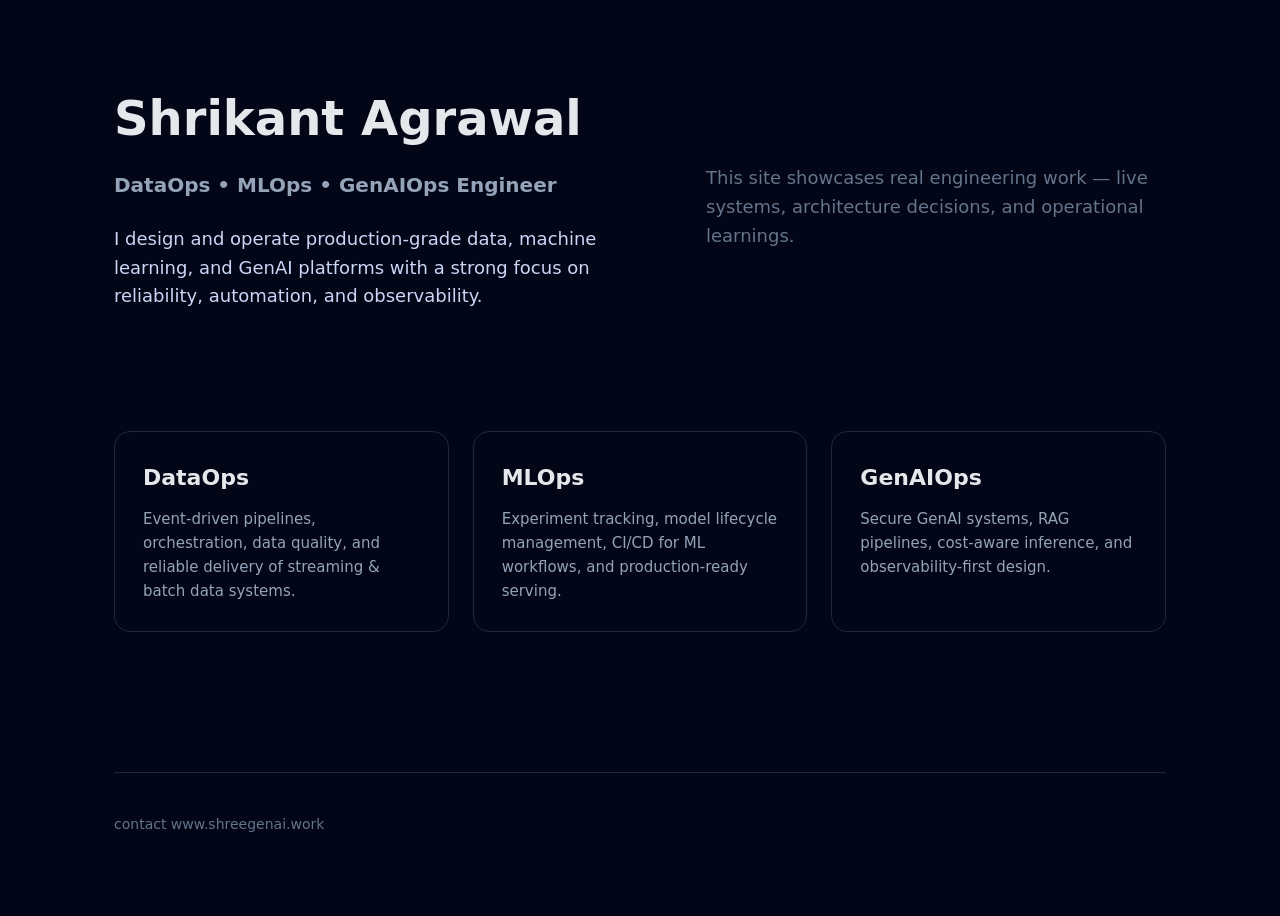
==== website/index.html @ 10935525 "dd" ====
<!DOCTYPE html>
<html lang="en">
<head>
  <meta charset="UTF-8">
  <title>Shrikant Agrawal | DataOps • MLOps • GenAIOps</title>
  <meta name="viewport" content="width=device-width, initial-scale=1">
  <link rel="stylesheet" href="style.css">
</head>
<body>

<div class="container">

  <!-- HERO -->
  <section class="hero">
    <div>
      <h1>Shrikant Agrawal</h1>
      <h2>DataOps • MLOps • GenAIOps Engineer</h2>

      <p>
        I design and operate production-grade data, machine learning,
        and GenAI platforms with a strong focus on reliability,
        automation, and observability.
      </p>
    </div>

    <div>
      <p style="color:#64748b">
        This site showcases real engineering work —  
        live systems, architecture decisions, and operational learnings.
      </p>
    </div>
  </section>

  <!-- PLATFORM FOCUS -->
  <section class="platforms">

    <div class="card">
      <h3>DataOps</h3>
      <p>
        Event-driven pipelines, orchestration, data quality,
        and reliable delivery of streaming & batch data systems.
      </p>
    </div>

    <div class="card">
      <h3>MLOps</h3>
      <p>
        Experiment tracking, model lifecycle management,
        CI/CD for ML workflows, and production-ready serving.
      </p>
    </div>

    <div class="card">
      <h3>GenAIOps</h3>
      <p>
        Secure GenAI systems, RAG pipelines,
        cost-aware inference, and observability-first design.
      </p>
    </div>

  </section>

  <!-- FOOTER -->
  <div class="footer">
     contact www.shreegenai.work
  </div>

</div>

</body>
</html>
---- website/style.css ----
* {
  margin: 0;
  padding: 0;
  box-sizing: border-box;
}

body {
  font-family: Inter, system-ui, -apple-system, BlinkMacSystemFont, sans-serif;
  background: linear-gradient(180deg, #020617, #020617);
  color: #e5e7eb;
  line-height: 1.6;
}

.container {
  max-width: 1100px;
  margin: auto;
  padding: 80px 24px;
}

/* HERO */
.hero {
  display: grid;
  grid-template-columns: 1.2fr 1fr;
  gap: 40px;
  align-items: center;
}

.hero h1 {
  font-size: 48px;
  font-weight: 700;
}

.hero h2 {
  font-size: 20px;
  color: #94a3b8;
  margin-top: 12px;
}

.hero p {
  margin-top: 24px;
  font-size: 18px;
  color: #cbd5f5;
  max-width: 520px;
}

/* PLATFORM CARDS */
.platforms {
  margin-top: 120px;
  display: grid;
  grid-template-columns: repeat(3, 1fr);
  gap: 24px;
}

.card {
  background: #020617;
  border: 1px solid #1e293b;
  border-radius: 16px;
  padding: 28px;
  transition: all 0.3s ease;
}

.card:hover {
  transform: translateY(-6px);
  border-color: #38bdf8;
}

.card h3 {
  font-size: 22px;
  margin-bottom: 12px;
}

.card p {
  font-size: 15px;
  color: #94a3b8;
}

/* FOOTER */
.footer {
  margin-top: 140px;
  padding-top: 40px;
  border-top: 1px solid #1e293b;
  color: #64748b;
  font-size: 14px;
}
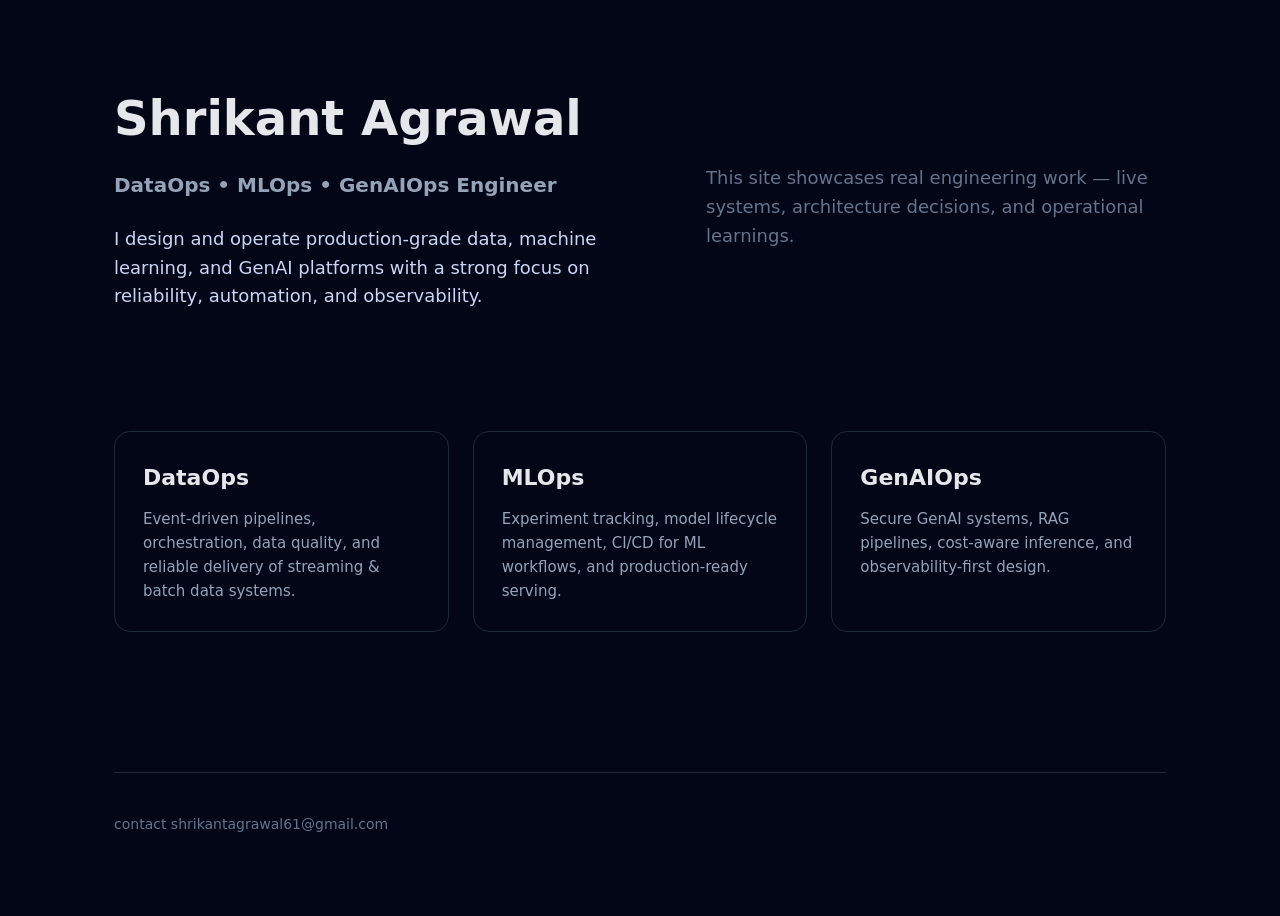
==== commit 5e4b101e: "dd" ====
--- a/website/index.html
+++ b/website/index.html
@@ -62,7 +62,7 @@
 
   <!-- FOOTER -->
   <div class="footer">
-     contact www.shreegenai.work
+     contact shrikantagrawal61@gmail.com
   </div>
 
 </div>
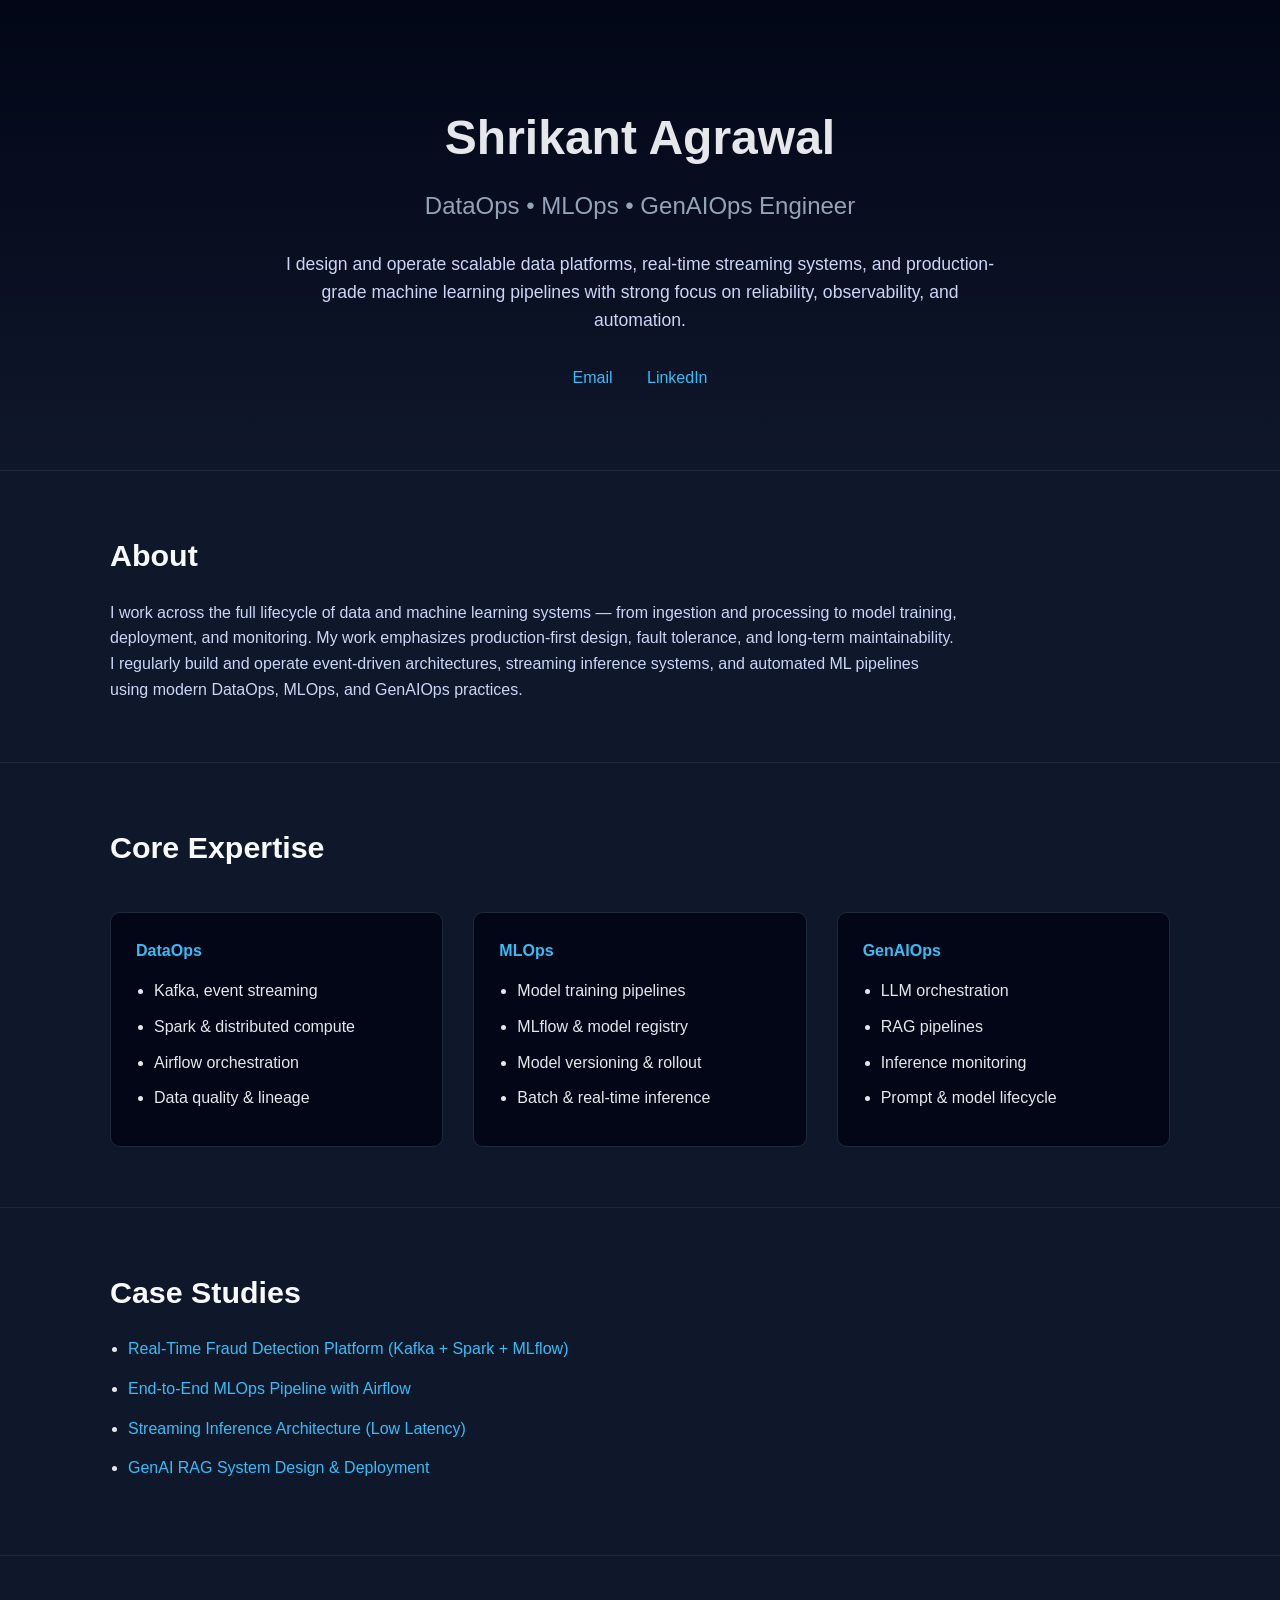
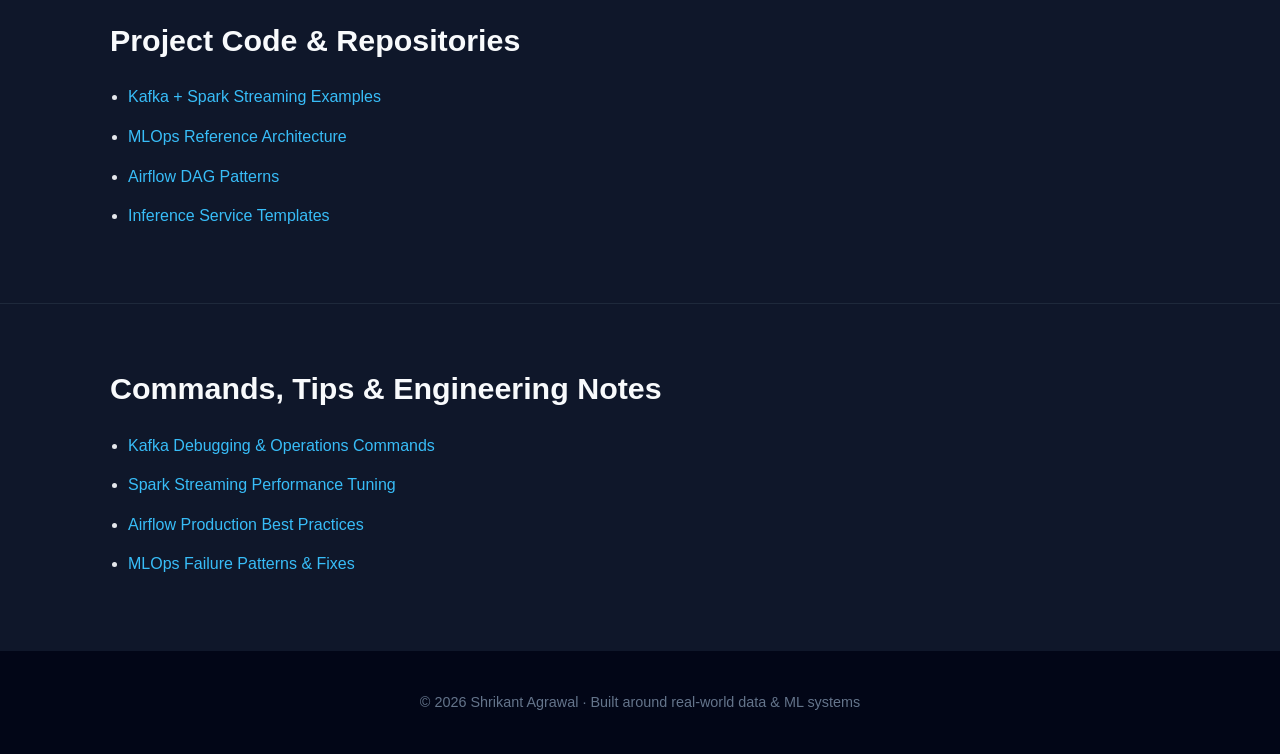
==== commit af9c5169: "data-update" ====
--- a/website/index.html
+++ b/website/index.html
@@ -1,71 +1,248 @@
 <!DOCTYPE html>
 <html lang="en">
 <head>
-  <meta charset="UTF-8">
+  <meta charset="UTF-8" />
+  <meta name="viewport" content="width=device-width, initial-scale=1.0" />
   <title>Shrikant Agrawal | DataOps • MLOps • GenAIOps</title>
-  <meta name="viewport" content="width=device-width, initial-scale=1">
-  <link rel="stylesheet" href="style.css">
+
+  <meta name="description" content="Shrikant Agrawal – DataOps, MLOps & GenAIOps engineer building production-grade data and AI platforms." />
+
+  <link rel="stylesheet" href="style.css" />
+
+  <style>
+    body {
+      margin: 0;
+      font-family: -apple-system, BlinkMacSystemFont, "Segoe UI", Roboto, sans-serif;
+      background: #0f172a;
+      color: #e5e7eb;
+      line-height: 1.6;
+    }
+
+    a {
+      color: #38bdf8;
+      text-decoration: none;
+    }
+
+    a:hover {
+      text-decoration: underline;
+    }
+
+    .container {
+      max-width: 1100px;
+      margin: auto;
+      padding: 60px 20px;
+    }
+
+    header {
+      text-align: center;
+      padding: 100px 20px 80px;
+      background: linear-gradient(180deg, #020617, #0f172a);
+    }
+
+    header h1 {
+      font-size: 3rem;
+      margin-bottom: 10px;
+    }
+
+    header h2 {
+      font-weight: 400;
+      color: #94a3b8;
+      margin-bottom: 25px;
+    }
+
+    header p {
+      max-width: 720px;
+      margin: auto;
+      font-size: 1.1rem;
+      color: #cbd5f5;
+    }
+
+    .header-links {
+      margin-top: 30px;
+    }
+
+    .header-links a {
+      margin: 0 15px;
+      font-weight: 500;
+    }
+
+    section {
+      border-top: 1px solid #1e293b;
+    }
+
+    h3 {
+      font-size: 1.9rem;
+      margin-bottom: 20px;
+      color: #f8fafc;
+    }
+
+    p {
+      max-width: 850px;
+      color: #cbd5f5;
+    }
+
+    .grid {
+      display: grid;
+      grid-template-columns: repeat(auto-fit, minmax(260px, 1fr));
+      gap: 30px;
+      margin-top: 40px;
+    }
+
+    .card {
+      background: #020617;
+      border: 1px solid #1e293b;
+      border-radius: 10px;
+      padding: 25px;
+    }
+
+    .card h4 {
+      margin-bottom: 15px;
+      color: #38bdf8;
+    }
+
+    ul {
+      padding-left: 18px;
+    }
+
+    li {
+      margin-bottom: 10px;
+    }
+
+    .list-links li {
+      margin-bottom: 14px;
+    }
+
+    footer {
+      text-align: center;
+      padding: 40px 20px;
+      background: #020617;
+      color: #64748b;
+      font-size: 0.9rem;
+    }
+  </style>
 </head>
+
 <body>
 
-<div class="container">
-
-  <!-- HERO -->
-  <section class="hero">
-    <div>
-      <h1>Shrikant Agrawal</h1>
-      <h2>DataOps • MLOps • GenAIOps Engineer</h2>
-
-      <p>
-        I design and operate production-grade data, machine learning,
-        and GenAI platforms with a strong focus on reliability,
-        automation, and observability.
-      </p>
+<!-- ================= HERO ================= -->
+<header>
+  <h1>Shrikant Agrawal</h1>
+  <h2>DataOps • MLOps • GenAIOps Engineer</h2>
+
+  <p>
+    I design and operate scalable data platforms, real-time streaming systems,
+    and production-grade machine learning pipelines with strong focus on reliability,
+    observability, and automation.
+  </p>
+
+  <div class="header-links">
+    <a href="mailto:shrikantagrawal61@gmail.com">Email</a>
+    <a href="https://www.linkedin.com/in/shrikant-agrawal/" target="_blank">LinkedIn</a>
+  </div>
+</header>
+
+<!-- ================= ABOUT ================= -->
+<section>
+  <div class="container">
+    <h3>About</h3>
+    <p>
+      I work across the full lifecycle of data and machine learning systems — from ingestion
+      and processing to model training, deployment, and monitoring. My work emphasizes
+      production-first design, fault tolerance, and long-term maintainability.
+    </p>
+    <p>
+      I regularly build and operate event-driven architectures, streaming inference systems,
+      and automated ML pipelines using modern DataOps, MLOps, and GenAIOps practices.
+    </p>
+  </div>
+</section>
+
+<!-- ================= EXPERTISE ================= -->
+<section>
+  <div class="container">
+    <h3>Core Expertise</h3>
+
+    <div class="grid">
+      <div class="card">
+        <h4>DataOps</h4>
+        <ul>
+          <li>Kafka, event streaming</li>
+          <li>Spark & distributed compute</li>
+          <li>Airflow orchestration</li>
+          <li>Data quality & lineage</li>
+        </ul>
+      </div>
+
+      <div class="card">
+        <h4>MLOps</h4>
+        <ul>
+          <li>Model training pipelines</li>
+          <li>MLflow & model registry</li>
+          <li>Model versioning & rollout</li>
+          <li>Batch & real-time inference</li>
+        </ul>
+      </div>
+
+      <div class="card">
+        <h4>GenAIOps</h4>
+        <ul>
+          <li>LLM orchestration</li>
+          <li>RAG pipelines</li>
+          <li>Inference monitoring</li>
+          <li>Prompt & model lifecycle</li>
+        </ul>
+      </div>
     </div>
-
-    <div>
-      <p style="color:#64748b">
-        This site showcases real engineering work —  
-        live systems, architecture decisions, and operational learnings.
-      </p>
-    </div>
-  </section>
-
-  <!-- PLATFORM FOCUS -->
-  <section class="platforms">
-
-    <div class="card">
-      <h3>DataOps</h3>
-      <p>
-        Event-driven pipelines, orchestration, data quality,
-        and reliable delivery of streaming & batch data systems.
-      </p>
-    </div>
-
-    <div class="card">
-      <h3>MLOps</h3>
-      <p>
-        Experiment tracking, model lifecycle management,
-        CI/CD for ML workflows, and production-ready serving.
-      </p>
-    </div>
-
-    <div class="card">
-      <h3>GenAIOps</h3>
-      <p>
-        Secure GenAI systems, RAG pipelines,
-        cost-aware inference, and observability-first design.
-      </p>
-    </div>
-
-  </section>
-
-  <!-- FOOTER -->
-  <div class="footer">
-     contact shrikantagrawal61@gmail.com
-  </div>
-
-</div>
+  </div>
+</section>
+
+<!-- ================= CASE STUDIES ================= -->
+<section>
+  <div class="container">
+    <h3>Case Studies</h3>
+    <ul class="list-links">
+      <li>
+        <a href="fraud-detection.html">
+          Real-Time Fraud Detection Platform (Kafka + Spark + MLflow)
+        </a>
+      </li>
+      <li><a href="#">End-to-End MLOps Pipeline with Airflow</a></li>
+      <li><a href="#">Streaming Inference Architecture (Low Latency)</a></li>
+      <li><a href="#">GenAI RAG System Design & Deployment</a></li>
+    </ul>
+  </div>
+</section>
+
+<!-- ================= PROJECT CODE ================= -->
+<section>
+  <div class="container">
+    <h3>Project Code & Repositories</h3>
+    <ul class="list-links">
+      <li><a href="#">Kafka + Spark Streaming Examples</a></li>
+      <li><a href="#">MLOps Reference Architecture</a></li>
+      <li><a href="#">Airflow DAG Patterns</a></li>
+      <li><a href="#">Inference Service Templates</a></li>
+    </ul>
+  </div>
+</section>
+
+<!-- ================= COMMANDS & TIPS ================= -->
+<section>
+  <div class="container">
+    <h3>Commands, Tips & Engineering Notes</h3>
+    <ul class="list-links">
+      <li><a href="#">Kafka Debugging & Operations Commands</a></li>
+      <li><a href="#">Spark Streaming Performance Tuning</a></li>
+      <li><a href="#">Airflow Production Best Practices</a></li>
+      <li><a href="#">MLOps Failure Patterns & Fixes</a></li>
+    </ul>
+  </div>
+</section>
+
+<!-- ================= FOOTER ================= -->
+<footer>
+  © 2026 Shrikant Agrawal · Built around real-world data & ML systems
+</footer>
 
 </body>
-</html>	+</html>
--- a/website/style.css
+++ b/website/style.css
@@ -81,4 +81,11 @@
   border-top: 1px solid #1e293b;
   color: #64748b;
   font-size: 14px;
+}
+.architecture-image img {
+  max-width: 900px;      /* 👈 controls size */
+  width: 100%;
+  height: auto;
+  border-radius: 12px;
+  box-shadow: 0 16px 32px rgba(0,0,0,0.25);
 }
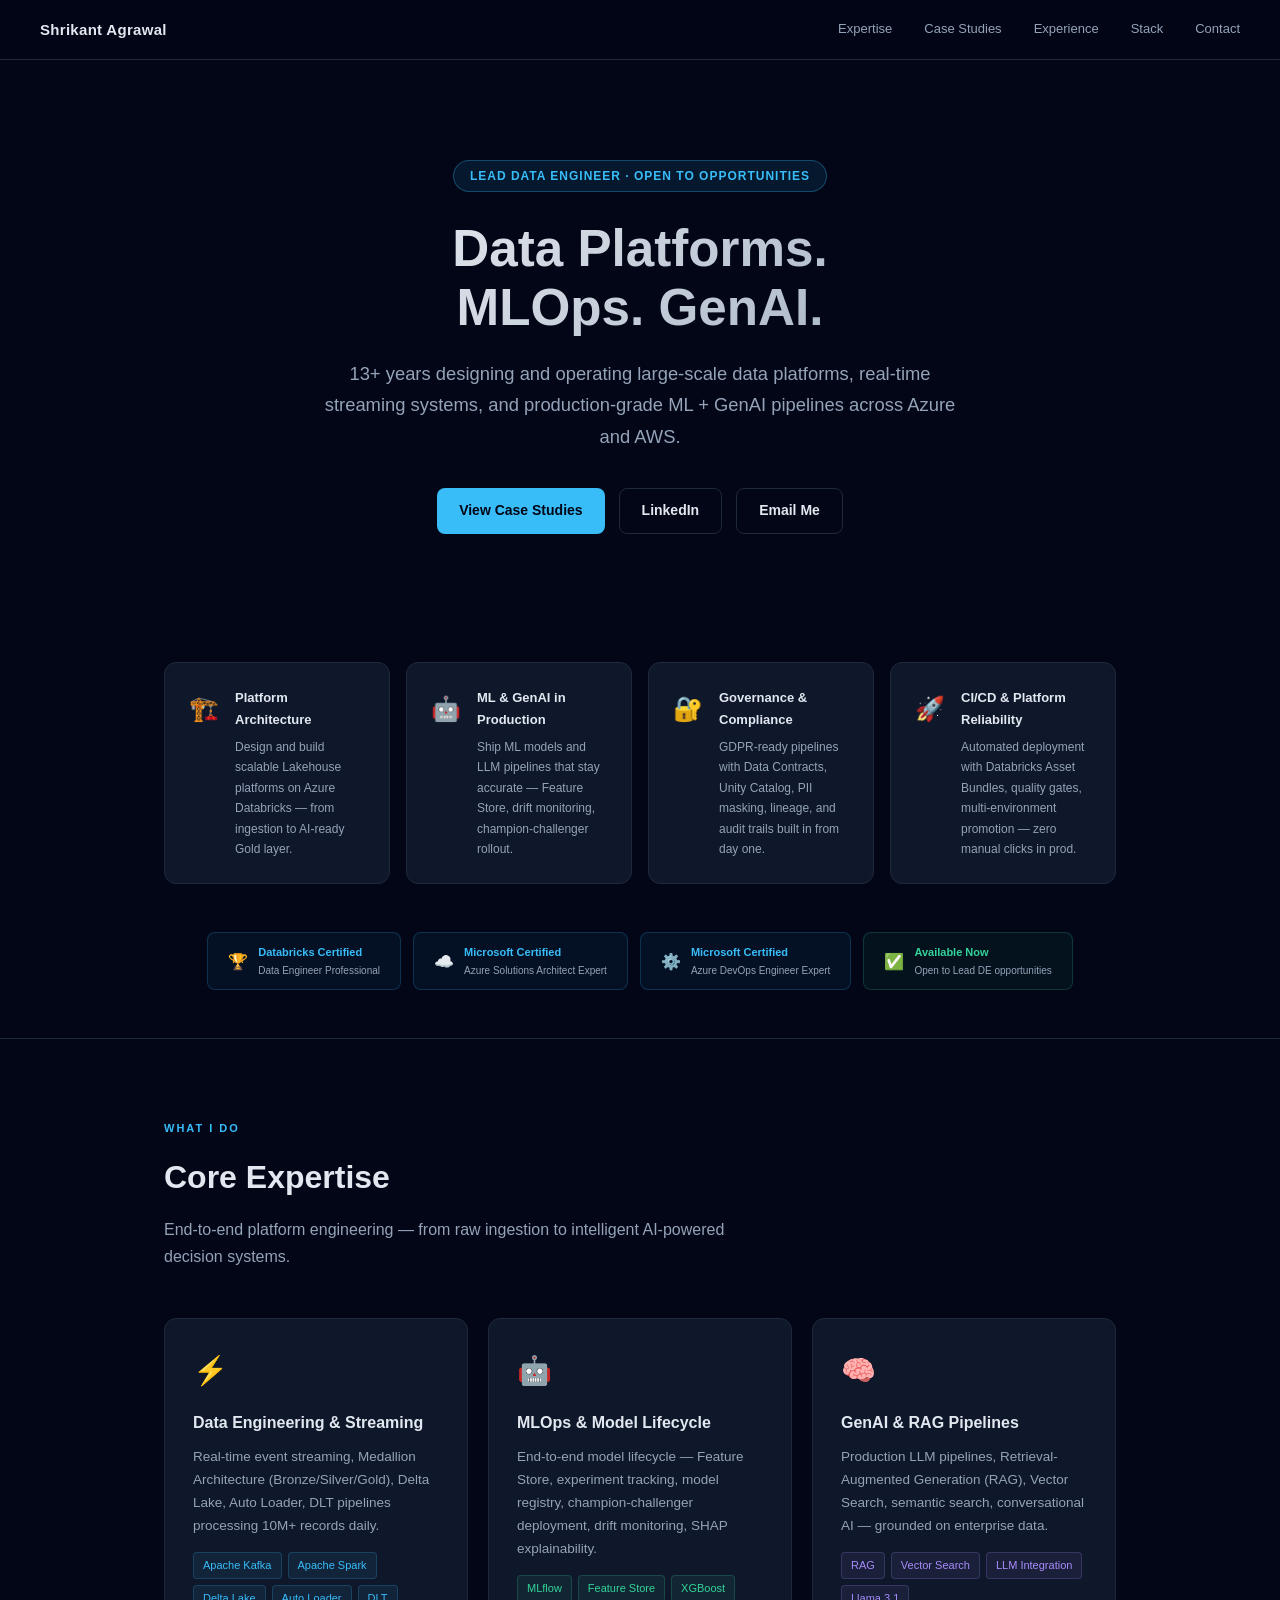
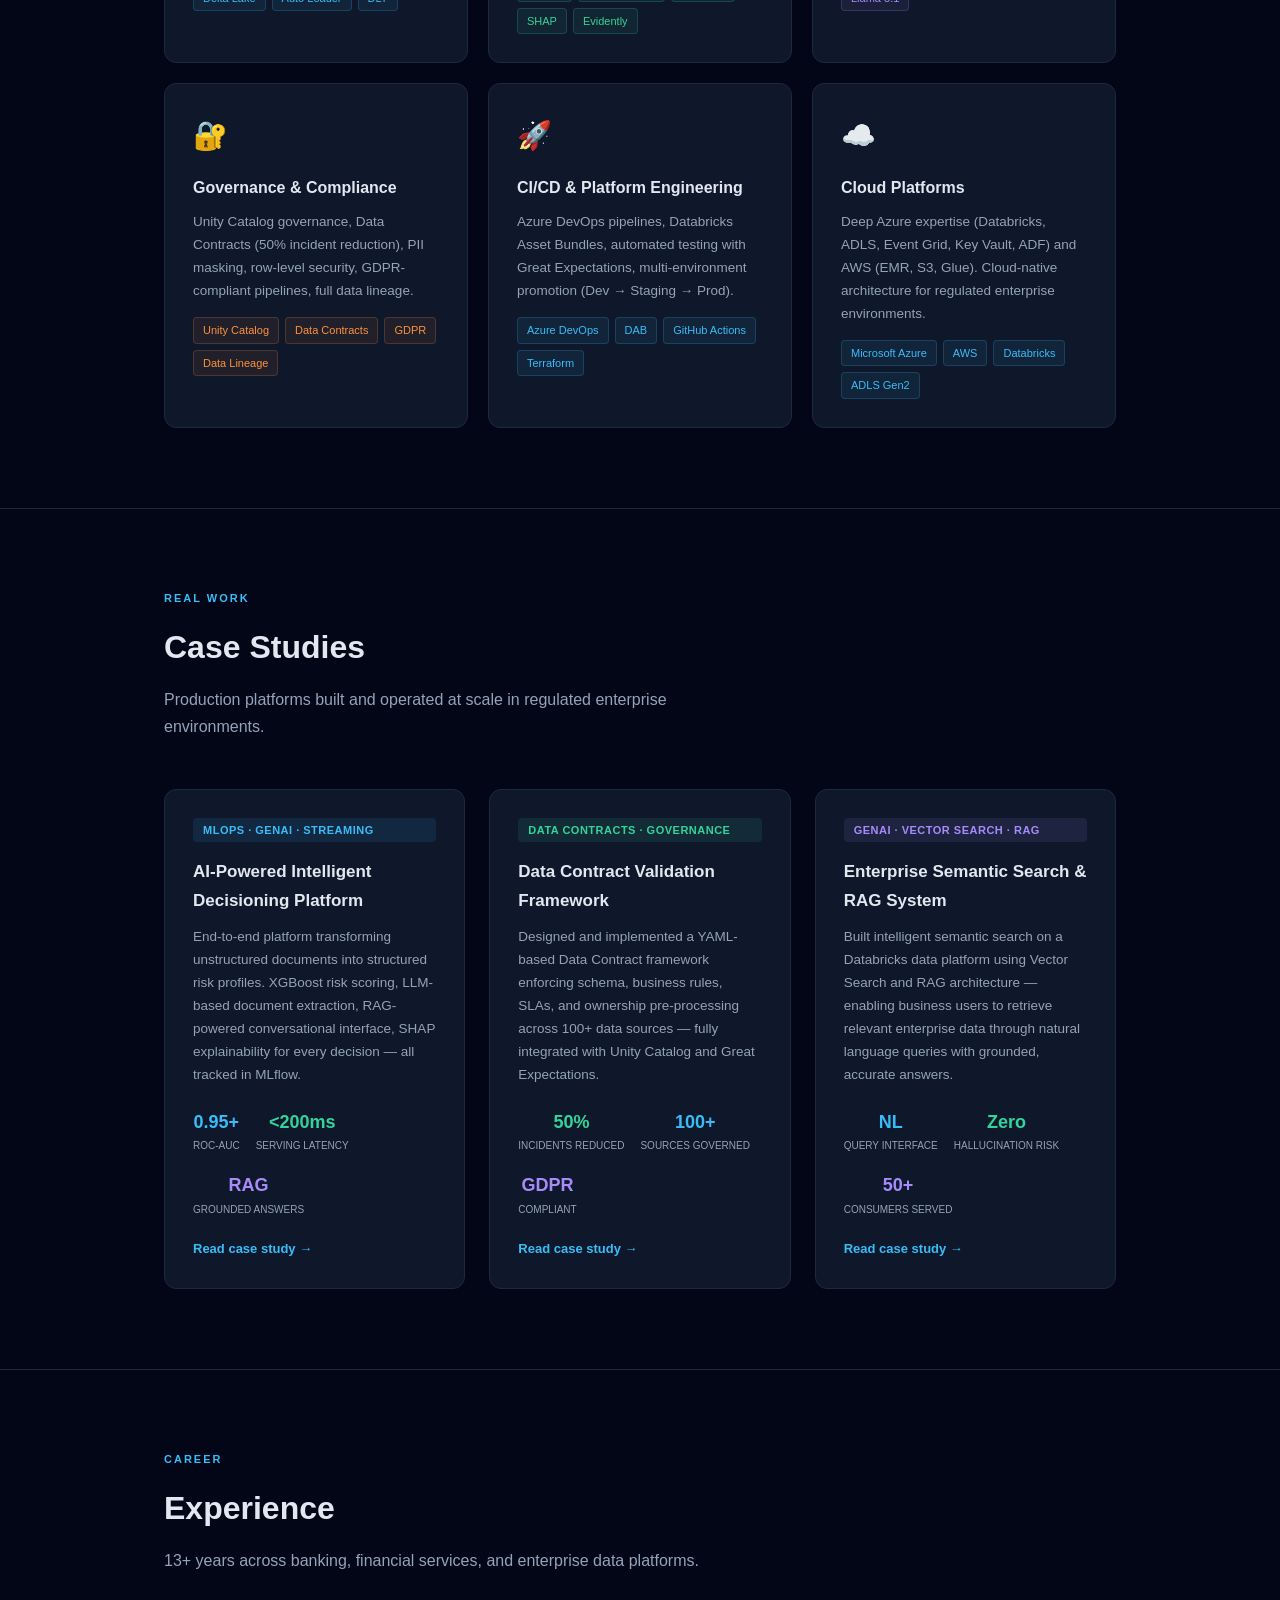
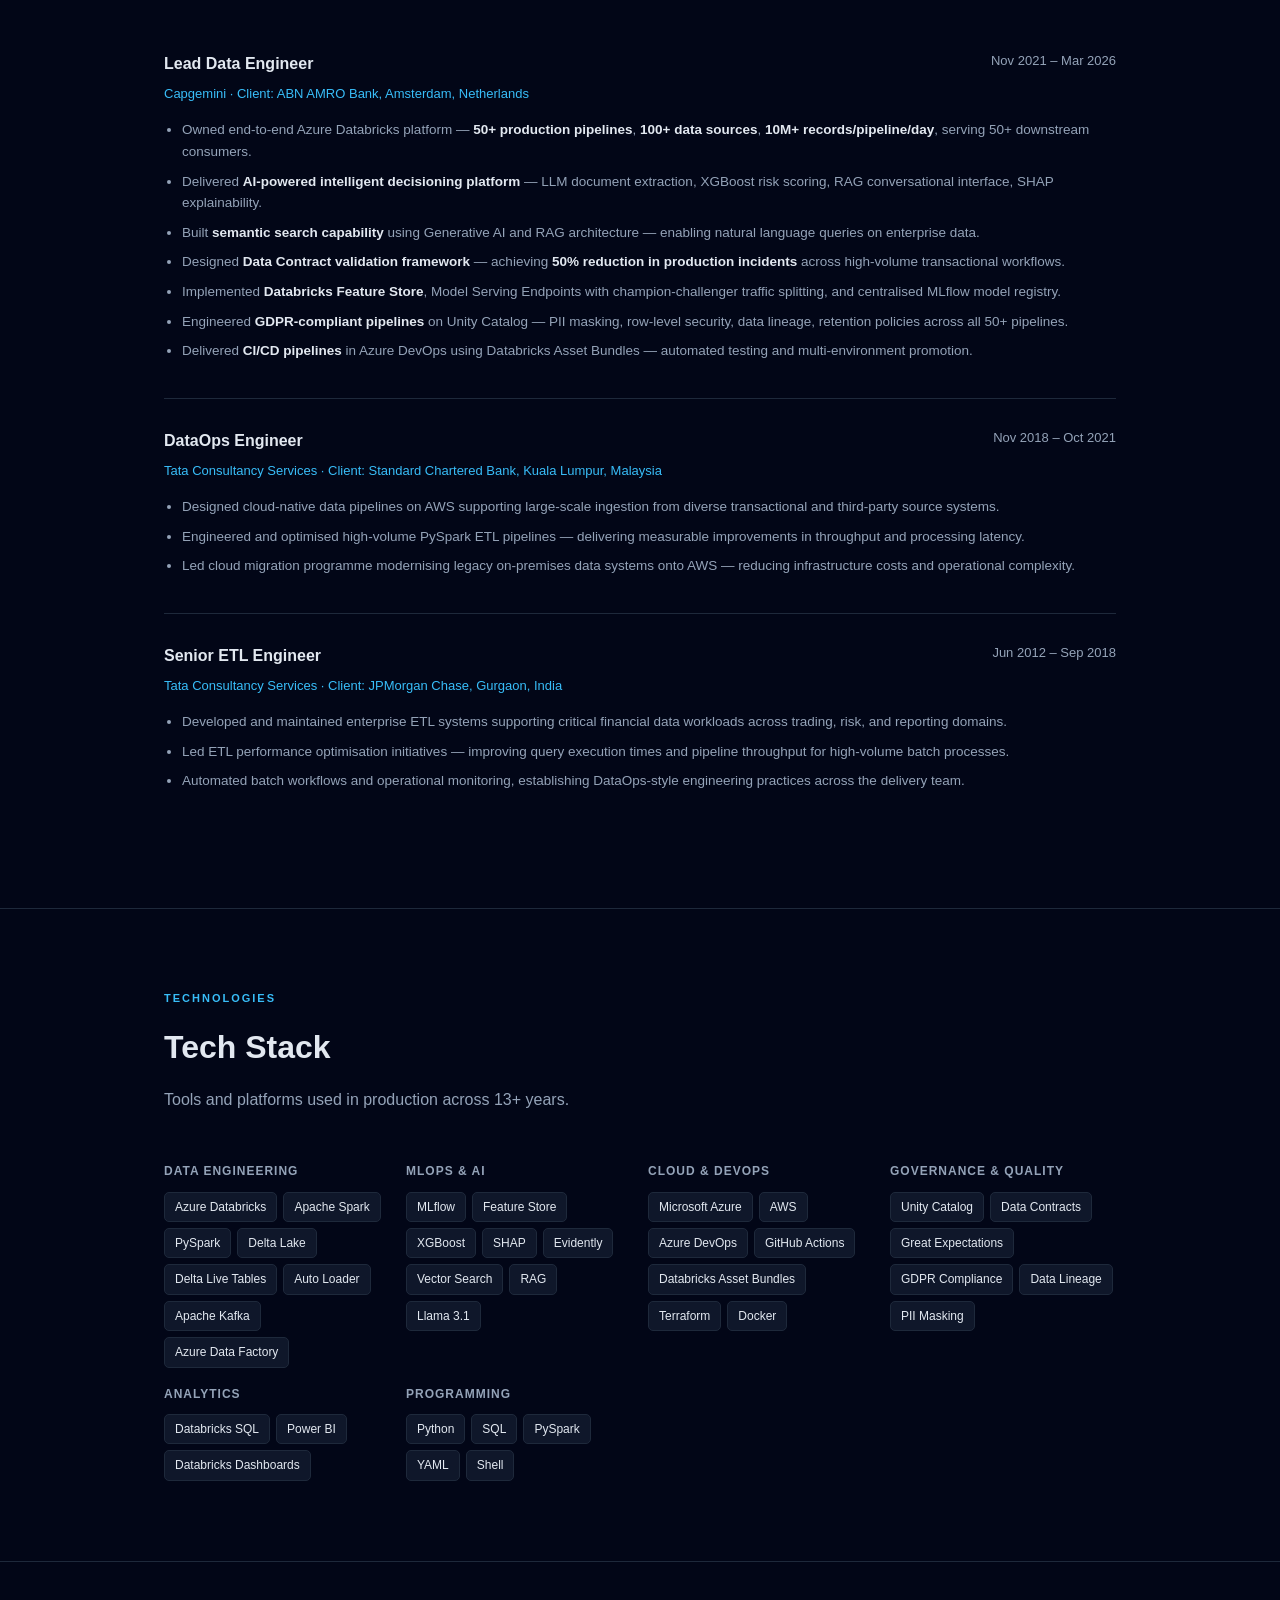
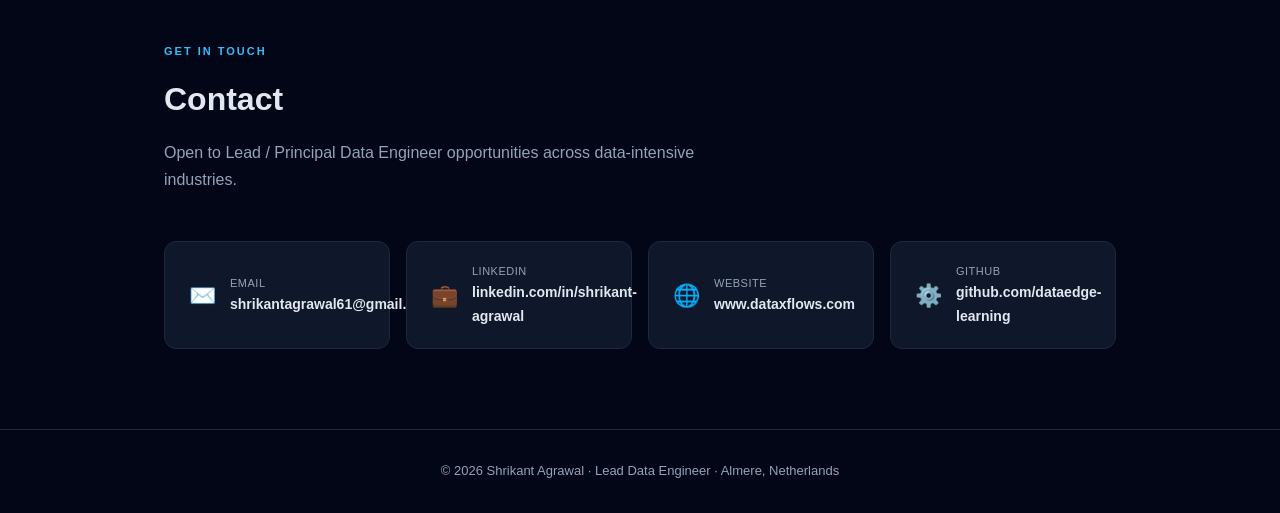
==== commit abed1ae3: "Rebuild portfolio — value props, certifications, full architecture diagram - Replace stats row with " ====
--- a/website/index.html
+++ b/website/index.html
@@ -3,246 +3,655 @@
 <head>
   <meta charset="UTF-8" />
   <meta name="viewport" content="width=device-width, initial-scale=1.0" />
-  <title>Shrikant Agrawal | DataOps • MLOps • GenAIOps</title>
-
-  <meta name="description" content="Shrikant Agrawal – DataOps, MLOps & GenAIOps engineer building production-grade data and AI platforms." />
-
-  <link rel="stylesheet" href="style.css" />
-
+  <title>Shrikant Agrawal | Lead Data Engineer · MLOps · GenAI</title>
+  <meta name="description" content="Lead Data Engineer with 13+ years building production data platforms, MLOps pipelines, and GenAI systems at ABN AMRO, Standard Chartered, and JPMorgan Chase." />
   <style>
+    *, *::before, *::after { margin:0; padding:0; box-sizing:border-box; }
+
+    :root {
+      --bg:       #020617;
+      --surface:  #0f172a;
+      --border:   #1e293b;
+      --text:     #e2e8f0;
+      --muted:    #94a3b8;
+      --accent:   #38bdf8;
+      --green:    #34d399;
+      --purple:   #a78bfa;
+      --orange:   #fb923c;
+    }
+
     body {
-      margin: 0;
       font-family: -apple-system, BlinkMacSystemFont, "Segoe UI", Roboto, sans-serif;
-      background: #0f172a;
-      color: #e5e7eb;
-      line-height: 1.6;
-    }
-
-    a {
-      color: #38bdf8;
-      text-decoration: none;
-    }
-
-    a:hover {
-      text-decoration: underline;
-    }
-
-    .container {
-      max-width: 1100px;
-      margin: auto;
-      padding: 60px 20px;
-    }
-
-    header {
+      background: var(--bg);
+      color: var(--text);
+      line-height: 1.7;
+    }
+
+    a { color: var(--accent); text-decoration: none; }
+    a:hover { text-decoration: underline; }
+
+    /* ── NAV ── */
+    nav {
+      position: sticky; top:0; z-index:100;
+      background: rgba(2,6,23,0.92);
+      backdrop-filter: blur(12px);
+      border-bottom: 1px solid var(--border);
+      padding: 0 40px;
+      display: flex; align-items: center; justify-content: space-between;
+      height: 60px;
+    }
+    .nav-brand { font-weight:700; font-size:15px; color:var(--text); letter-spacing:0.3px; }
+    .nav-links { display:flex; gap:32px; font-size:13px; }
+    .nav-links a { color: var(--muted); font-weight:500; }
+    .nav-links a:hover { color: var(--text); text-decoration:none; }
+
+    /* ── HERO ── */
+    .hero {
+      max-width: 1000px; margin: 0 auto;
+      padding: 100px 24px 80px;
       text-align: center;
-      padding: 100px 20px 80px;
-      background: linear-gradient(180deg, #020617, #0f172a);
-    }
-
-    header h1 {
-      font-size: 3rem;
-      margin-bottom: 10px;
-    }
-
-    header h2 {
-      font-weight: 400;
-      color: #94a3b8;
-      margin-bottom: 25px;
-    }
-
-    header p {
-      max-width: 720px;
-      margin: auto;
-      font-size: 1.1rem;
-      color: #cbd5f5;
-    }
-
-    .header-links {
-      margin-top: 30px;
-    }
-
-    .header-links a {
-      margin: 0 15px;
-      font-weight: 500;
-    }
-
-    section {
-      border-top: 1px solid #1e293b;
-    }
-
-    h3 {
-      font-size: 1.9rem;
-      margin-bottom: 20px;
-      color: #f8fafc;
-    }
-
-    p {
-      max-width: 850px;
-      color: #cbd5f5;
-    }
-
-    .grid {
-      display: grid;
-      grid-template-columns: repeat(auto-fit, minmax(260px, 1fr));
-      gap: 30px;
-      margin-top: 40px;
-    }
-
-    .card {
-      background: #020617;
-      border: 1px solid #1e293b;
-      border-radius: 10px;
-      padding: 25px;
-    }
-
-    .card h4 {
-      margin-bottom: 15px;
-      color: #38bdf8;
-    }
-
-    ul {
-      padding-left: 18px;
-    }
-
-    li {
-      margin-bottom: 10px;
-    }
-
-    .list-links li {
-      margin-bottom: 14px;
-    }
-
+    }
+    .hero-badge {
+      display: inline-block;
+      background: rgba(56,189,248,0.1);
+      border: 1px solid rgba(56,189,248,0.3);
+      color: var(--accent);
+      font-size: 12px; font-weight: 600;
+      letter-spacing: 1px; text-transform: uppercase;
+      padding: 5px 16px; border-radius: 20px;
+      margin-bottom: 28px;
+    }
+    .hero h1 {
+      font-size: 3.2rem; font-weight: 800;
+      line-height: 1.15; margin-bottom: 20px;
+      background: linear-gradient(135deg, #f8fafc 0%, #94a3b8 100%);
+      -webkit-background-clip: text; -webkit-text-fill-color: transparent;
+    }
+    .hero-sub {
+      font-size: 1.15rem; color: var(--muted);
+      max-width: 640px; margin: 0 auto 36px;
+    }
+    .hero-cta { display:flex; gap:14px; justify-content:center; flex-wrap:wrap; }
+    .btn {
+      display: inline-flex; align-items: center; gap:8px;
+      padding: 10px 22px; border-radius: 8px;
+      font-size: 14px; font-weight: 600; cursor: pointer;
+      transition: all 0.2s;
+    }
+    .btn-primary {
+      background: var(--accent); color: #020617;
+    }
+    .btn-primary:hover { background: #7dd3fc; text-decoration:none; }
+    .btn-outline {
+      border: 1px solid var(--border); color: var(--text);
+      background: transparent;
+    }
+    .btn-outline:hover { border-color: var(--accent); text-decoration:none; }
+
+    /* ── STATS ── */
+    .stats {
+      display: flex; justify-content: center;
+      gap: 0; flex-wrap: wrap;
+      border-top: 1px solid var(--border);
+      border-bottom: 1px solid var(--border);
+      margin: 60px 0 0;
+    }
+    .stat {
+      flex: 1; min-width: 160px;
+      padding: 30px 20px; text-align: center;
+      border-right: 1px solid var(--border);
+    }
+    .stat:last-child { border-right: none; }
+    .stat-num { font-size: 2rem; font-weight: 800; color: var(--accent); }
+    .stat-label { font-size: 12px; color: var(--muted); margin-top: 4px; text-transform: uppercase; letter-spacing: 0.5px; }
+
+    /* ── SECTIONS ── */
+    .section { max-width: 1000px; margin: 0 auto; padding: 80px 24px; }
+    .section-label {
+      font-size: 11px; font-weight: 700; letter-spacing: 2px;
+      text-transform: uppercase; color: var(--accent);
+      margin-bottom: 12px;
+    }
+    .section-title {
+      font-size: 2rem; font-weight: 700;
+      color: var(--text); margin-bottom: 12px;
+    }
+    .section-sub { font-size: 1rem; color: var(--muted); max-width: 600px; margin-bottom: 48px; }
+    .divider { border: none; border-top: 1px solid var(--border); }
+
+    /* ── EXPERTISE GRID ── */
+    .expertise-grid { display: grid; grid-template-columns: repeat(auto-fit, minmax(280px, 1fr)); gap: 20px; }
+    .exp-card {
+      background: var(--surface);
+      border: 1px solid var(--border);
+      border-radius: 12px; padding: 28px;
+      transition: border-color 0.2s, transform 0.2s;
+    }
+    .exp-card:hover { border-color: var(--accent); transform: translateY(-4px); }
+    .exp-icon { font-size: 28px; margin-bottom: 14px; }
+    .exp-title { font-size: 16px; font-weight: 700; color: var(--text); margin-bottom: 10px; }
+    .exp-tags { display: flex; flex-wrap: wrap; gap: 6px; margin-top: 14px; }
+    .tag {
+      font-size: 11px; padding: 3px 9px; border-radius: 4px;
+      background: rgba(56,189,248,0.08); border: 1px solid rgba(56,189,248,0.2);
+      color: var(--accent);
+    }
+    .tag.green { background: rgba(52,211,153,0.08); border-color: rgba(52,211,153,0.2); color: var(--green); }
+    .tag.purple { background: rgba(167,139,250,0.08); border-color: rgba(167,139,250,0.2); color: var(--purple); }
+    .tag.orange { background: rgba(251,146,60,0.08); border-color: rgba(251,146,60,0.2); color: var(--orange); }
+
+    /* ── CASE STUDIES ── */
+    .case-grid { display: grid; grid-template-columns: repeat(auto-fit, minmax(300px, 1fr)); gap: 24px; }
+    .case-card {
+      background: var(--surface); border: 1px solid var(--border);
+      border-radius: 12px; padding: 28px;
+      display: flex; flex-direction: column;
+      transition: border-color 0.2s, transform 0.2s;
+    }
+    .case-card:hover { border-color: var(--accent); transform: translateY(-4px); }
+    .case-badge {
+      display: inline-block; font-size: 11px; font-weight: 600;
+      padding: 3px 10px; border-radius: 4px; margin-bottom: 16px;
+      text-transform: uppercase; letter-spacing: 0.5px;
+    }
+    .case-badge.blue { background: rgba(56,189,248,0.1); color: var(--accent); }
+    .case-badge.green { background: rgba(52,211,153,0.1); color: var(--green); }
+    .case-badge.purple { background: rgba(167,139,250,0.1); color: var(--purple); }
+    .case-title { font-size: 17px; font-weight: 700; color: var(--text); margin-bottom: 10px; }
+    .case-desc { font-size: 13.5px; color: var(--muted); flex: 1; margin-bottom: 20px; }
+    .case-metrics { display: flex; gap: 16px; flex-wrap: wrap; margin-bottom: 20px; }
+    .metric { text-align: center; }
+    .metric-val { font-size: 18px; font-weight: 800; color: var(--accent); }
+    .metric-val.green { color: var(--green); }
+    .metric-val.purple { color: var(--purple); }
+    .metric-label { font-size: 10px; color: var(--muted); text-transform: uppercase; }
+    .case-link {
+      font-size: 13px; font-weight: 600; color: var(--accent);
+      display: inline-flex; align-items: center; gap: 6px;
+    }
+
+    /* ── EXPERIENCE ── */
+    .exp-list { display: flex; flex-direction: column; gap: 0; }
+    .job-card {
+      padding: 28px 0;
+      border-bottom: 1px solid var(--border);
+    }
+    .job-card:last-child { border-bottom: none; }
+    .job-header { display: flex; justify-content: space-between; align-items: flex-start; flex-wrap: wrap; gap: 8px; margin-bottom: 6px; }
+    .job-title-text { font-size: 16px; font-weight: 700; color: var(--text); }
+    .job-dates { font-size: 13px; color: var(--muted); white-space: nowrap; }
+    .job-org { font-size: 13px; color: var(--accent); margin-bottom: 14px; }
+    .job-bullets { padding-left: 18px; }
+    .job-bullets li { font-size: 13.5px; color: var(--muted); margin-bottom: 8px; line-height: 1.6; }
+    .job-bullets li strong { color: var(--text); }
+
+    /* ── TECH STACK ── */
+    .stack-grid { display: grid; grid-template-columns: repeat(auto-fit, minmax(220px, 1fr)); gap: 16px; }
+    .stack-group { }
+    .stack-group-title { font-size: 12px; font-weight: 700; text-transform: uppercase; letter-spacing: 1px; color: var(--muted); margin-bottom: 10px; }
+    .stack-tags { display: flex; flex-wrap: wrap; gap: 6px; }
+    .stack-tag {
+      font-size: 12px; padding: 4px 10px; border-radius: 5px;
+      background: var(--surface); border: 1px solid var(--border);
+      color: var(--text);
+    }
+
+    /* ── CONTACT ── */
+    .contact-grid { display: flex; gap: 16px; flex-wrap: wrap; }
+    .contact-card {
+      flex: 1; min-width: 200px;
+      background: var(--surface); border: 1px solid var(--border);
+      border-radius: 12px; padding: 20px 24px;
+      display: flex; align-items: center; gap: 14px;
+      transition: border-color 0.2s;
+    }
+    .contact-card:hover { border-color: var(--accent); text-decoration: none; }
+    .contact-icon { font-size: 22px; }
+    .contact-label { font-size: 11px; color: var(--muted); text-transform: uppercase; letter-spacing: 0.5px; }
+    .contact-value { font-size: 14px; font-weight: 600; color: var(--text); }
+
+    /* ── FOOTER ── */
     footer {
-      text-align: center;
-      padding: 40px 20px;
-      background: #020617;
-      color: #64748b;
-      font-size: 0.9rem;
+      border-top: 1px solid var(--border);
+      text-align: center; padding: 30px 20px;
+      font-size: 13px; color: var(--muted);
+    }
+
+    @media (max-width: 640px) {
+      .hero h1 { font-size: 2.2rem; }
+      nav { padding: 0 20px; }
+      .nav-links { gap: 16px; }
+      .stat { min-width: 120px; }
     }
   </style>
 </head>
-
 <body>
 
-<!-- ================= HERO ================= -->
-<header>
-  <h1>Shrikant Agrawal</h1>
-  <h2>DataOps • MLOps • GenAIOps Engineer</h2>
-
-  <p>
-    I design and operate scalable data platforms, real-time streaming systems,
-    and production-grade machine learning pipelines with strong focus on reliability,
-    observability, and automation.
+<!-- NAV -->
+<nav>
+  <div class="nav-brand">Shrikant Agrawal</div>
+  <div class="nav-links">
+    <a href="#expertise">Expertise</a>
+    <a href="#casestudies">Case Studies</a>
+    <a href="#experience">Experience</a>
+    <a href="#stack">Stack</a>
+    <a href="#contact">Contact</a>
+  </div>
+</nav>
+
+<!-- HERO -->
+<div class="hero">
+  <div class="hero-badge">Lead Data Engineer · Open to Opportunities</div>
+  <h1>Data Platforms.<br/>MLOps. GenAI.</h1>
+  <p class="hero-sub">
+    13+ years designing and operating large-scale data platforms, real-time streaming systems,
+    and production-grade ML + GenAI pipelines across Azure and AWS.
   </p>
-
-  <div class="header-links">
-    <a href="mailto:shrikantagrawal61@gmail.com">Email</a>
-    <a href="https://www.linkedin.com/in/shrikant-agrawal/" target="_blank">LinkedIn</a>
-  </div>
-</header>
-
-<!-- ================= ABOUT ================= -->
-<section>
-  <div class="container">
-    <h3>About</h3>
-    <p>
-      I work across the full lifecycle of data and machine learning systems — from ingestion
-      and processing to model training, deployment, and monitoring. My work emphasizes
-      production-first design, fault tolerance, and long-term maintainability.
-    </p>
-    <p>
-      I regularly build and operate event-driven architectures, streaming inference systems,
-      and automated ML pipelines using modern DataOps, MLOps, and GenAIOps practices.
-    </p>
-  </div>
-</section>
-
-<!-- ================= EXPERTISE ================= -->
-<section>
-  <div class="container">
-    <h3>Core Expertise</h3>
-
-    <div class="grid">
-      <div class="card">
-        <h4>DataOps</h4>
-        <ul>
-          <li>Kafka, event streaming</li>
-          <li>Spark & distributed compute</li>
-          <li>Airflow orchestration</li>
-          <li>Data quality & lineage</li>
-        </ul>
-      </div>
-
-      <div class="card">
-        <h4>MLOps</h4>
-        <ul>
-          <li>Model training pipelines</li>
-          <li>MLflow & model registry</li>
-          <li>Model versioning & rollout</li>
-          <li>Batch & real-time inference</li>
-        </ul>
-      </div>
-
-      <div class="card">
-        <h4>GenAIOps</h4>
-        <ul>
-          <li>LLM orchestration</li>
-          <li>RAG pipelines</li>
-          <li>Inference monitoring</li>
-          <li>Prompt & model lifecycle</li>
-        </ul>
-      </div>
-    </div>
-  </div>
-</section>
-
-<!-- ================= CASE STUDIES ================= -->
-<section>
-  <div class="container">
-    <h3>Case Studies</h3>
-    <ul class="list-links">
-      <li>
-        <a href="fraud-detection.html">
-          Real-Time Fraud Detection Platform (Kafka + Spark + MLflow)
-        </a>
-      </li>
-      <li><a href="#">End-to-End MLOps Pipeline with Airflow</a></li>
-      <li><a href="#">Streaming Inference Architecture (Low Latency)</a></li>
-      <li><a href="#">GenAI RAG System Design & Deployment</a></li>
-    </ul>
-  </div>
-</section>
-
-<!-- ================= PROJECT CODE ================= -->
-<section>
-  <div class="container">
-    <h3>Project Code & Repositories</h3>
-    <ul class="list-links">
-      <li><a href="#">Kafka + Spark Streaming Examples</a></li>
-      <li><a href="#">MLOps Reference Architecture</a></li>
-      <li><a href="#">Airflow DAG Patterns</a></li>
-      <li><a href="#">Inference Service Templates</a></li>
-    </ul>
-  </div>
-</section>
-
-<!-- ================= COMMANDS & TIPS ================= -->
-<section>
-  <div class="container">
-    <h3>Commands, Tips & Engineering Notes</h3>
-    <ul class="list-links">
-      <li><a href="#">Kafka Debugging & Operations Commands</a></li>
-      <li><a href="#">Spark Streaming Performance Tuning</a></li>
-      <li><a href="#">Airflow Production Best Practices</a></li>
-      <li><a href="#">MLOps Failure Patterns & Fixes</a></li>
-    </ul>
-  </div>
-</section>
-
-<!-- ================= FOOTER ================= -->
+  <div class="hero-cta">
+    <a class="btn btn-primary" href="#casestudies">View Case Studies</a>
+    <a class="btn btn-outline" href="https://www.linkedin.com/in/shrikant-agrawal/" target="_blank">LinkedIn</a>
+    <a class="btn btn-outline" href="mailto:shrikantagrawal61@gmail.com">Email Me</a>
+  </div>
+</div>
+
+<!-- VALUE PROPS -->
+<div style="max-width:1000px; margin:0 auto; padding:0 24px;">
+  <div style="display:grid; grid-template-columns:repeat(auto-fit,minmax(220px,1fr)); gap:16px; padding:48px 0;">
+
+    <div style="background:var(--surface); border:1px solid var(--border); border-radius:12px; padding:24px; display:flex; gap:16px; align-items:flex-start;">
+      <div style="font-size:24px; margin-top:2px;">🏗️</div>
+      <div>
+        <div style="font-size:13px; font-weight:700; color:var(--text); margin-bottom:6px;">Platform Architecture</div>
+        <div style="font-size:12px; color:var(--muted);">Design and build scalable Lakehouse platforms on Azure Databricks — from ingestion to AI-ready Gold layer.</div>
+      </div>
+    </div>
+
+    <div style="background:var(--surface); border:1px solid var(--border); border-radius:12px; padding:24px; display:flex; gap:16px; align-items:flex-start;">
+      <div style="font-size:24px; margin-top:2px;">🤖</div>
+      <div>
+        <div style="font-size:13px; font-weight:700; color:var(--text); margin-bottom:6px;">ML & GenAI in Production</div>
+        <div style="font-size:12px; color:var(--muted);">Ship ML models and LLM pipelines that stay accurate — Feature Store, drift monitoring, champion-challenger rollout.</div>
+      </div>
+    </div>
+
+    <div style="background:var(--surface); border:1px solid var(--border); border-radius:12px; padding:24px; display:flex; gap:16px; align-items:flex-start;">
+      <div style="font-size:24px; margin-top:2px;">🔐</div>
+      <div>
+        <div style="font-size:13px; font-weight:700; color:var(--text); margin-bottom:6px;">Governance & Compliance</div>
+        <div style="font-size:12px; color:var(--muted);">GDPR-ready pipelines with Data Contracts, Unity Catalog, PII masking, lineage, and audit trails built in from day one.</div>
+      </div>
+    </div>
+
+    <div style="background:var(--surface); border:1px solid var(--border); border-radius:12px; padding:24px; display:flex; gap:16px; align-items:flex-start;">
+      <div style="font-size:24px; margin-top:2px;">🚀</div>
+      <div>
+        <div style="font-size:13px; font-weight:700; color:var(--text); margin-bottom:6px;">CI/CD & Platform Reliability</div>
+        <div style="font-size:12px; color:var(--muted);">Automated deployment with Databricks Asset Bundles, quality gates, multi-environment promotion — zero manual clicks in prod.</div>
+      </div>
+    </div>
+
+  </div>
+
+  <!-- CERTIFICATIONS -->
+  <div style="display:flex; gap:12px; flex-wrap:wrap; padding-bottom:48px; justify-content:center;">
+    <div style="background:rgba(56,189,248,0.06); border:1px solid rgba(56,189,248,0.2); border-radius:8px; padding:10px 20px; display:flex; align-items:center; gap:10px;">
+      <span style="font-size:16px;">🏆</span>
+      <div>
+        <div style="font-size:11px; font-weight:700; color:var(--accent);">Databricks Certified</div>
+        <div style="font-size:10px; color:var(--muted);">Data Engineer Professional</div>
+      </div>
+    </div>
+    <div style="background:rgba(56,189,248,0.06); border:1px solid rgba(56,189,248,0.2); border-radius:8px; padding:10px 20px; display:flex; align-items:center; gap:10px;">
+      <span style="font-size:16px;">☁️</span>
+      <div>
+        <div style="font-size:11px; font-weight:700; color:var(--accent);">Microsoft Certified</div>
+        <div style="font-size:10px; color:var(--muted);">Azure Solutions Architect Expert</div>
+      </div>
+    </div>
+    <div style="background:rgba(56,189,248,0.06); border:1px solid rgba(56,189,248,0.2); border-radius:8px; padding:10px 20px; display:flex; align-items:center; gap:10px;">
+      <span style="font-size:16px;">⚙️</span>
+      <div>
+        <div style="font-size:11px; font-weight:700; color:var(--accent);">Microsoft Certified</div>
+        <div style="font-size:10px; color:var(--muted);">Azure DevOps Engineer Expert</div>
+      </div>
+    </div>
+    <div style="background:rgba(52,211,153,0.06); border:1px solid rgba(52,211,153,0.2); border-radius:8px; padding:10px 20px; display:flex; align-items:center; gap:10px;">
+      <span style="font-size:16px;">✅</span>
+      <div>
+        <div style="font-size:11px; font-weight:700; color:var(--green);">Available Now</div>
+        <div style="font-size:10px; color:var(--muted);">Open to Lead DE opportunities</div>
+      </div>
+    </div>
+  </div>
+</div>
+
+<hr class="divider" />
+
+<!-- EXPERTISE -->
+<div class="section" id="expertise">
+  <div class="section-label">What I Do</div>
+  <div class="section-title">Core Expertise</div>
+  <p class="section-sub">End-to-end platform engineering — from raw ingestion to intelligent AI-powered decision systems.</p>
+
+  <div class="expertise-grid">
+
+    <div class="exp-card">
+      <div class="exp-icon">⚡</div>
+      <div class="exp-title">Data Engineering & Streaming</div>
+      <p style="font-size:13.5px; color:var(--muted);">Real-time event streaming, Medallion Architecture (Bronze/Silver/Gold), Delta Lake, Auto Loader, DLT pipelines processing 10M+ records daily.</p>
+      <div class="exp-tags">
+        <span class="tag">Apache Kafka</span>
+        <span class="tag">Apache Spark</span>
+        <span class="tag">Delta Lake</span>
+        <span class="tag">Auto Loader</span>
+        <span class="tag">DLT</span>
+      </div>
+    </div>
+
+    <div class="exp-card">
+      <div class="exp-icon">🤖</div>
+      <div class="exp-title">MLOps & Model Lifecycle</div>
+      <p style="font-size:13.5px; color:var(--muted);">End-to-end model lifecycle — Feature Store, experiment tracking, model registry, champion-challenger deployment, drift monitoring, SHAP explainability.</p>
+      <div class="exp-tags">
+        <span class="tag green">MLflow</span>
+        <span class="tag green">Feature Store</span>
+        <span class="tag green">XGBoost</span>
+        <span class="tag green">SHAP</span>
+        <span class="tag green">Evidently</span>
+      </div>
+    </div>
+
+    <div class="exp-card">
+      <div class="exp-icon">🧠</div>
+      <div class="exp-title">GenAI & RAG Pipelines</div>
+      <p style="font-size:13.5px; color:var(--muted);">Production LLM pipelines, Retrieval-Augmented Generation (RAG), Vector Search, semantic search, conversational AI — grounded on enterprise data.</p>
+      <div class="exp-tags">
+        <span class="tag purple">RAG</span>
+        <span class="tag purple">Vector Search</span>
+        <span class="tag purple">LLM Integration</span>
+        <span class="tag purple">Llama 3.1</span>
+      </div>
+    </div>
+
+    <div class="exp-card">
+      <div class="exp-icon">🔐</div>
+      <div class="exp-title">Governance & Compliance</div>
+      <p style="font-size:13.5px; color:var(--muted);">Unity Catalog governance, Data Contracts (50% incident reduction), PII masking, row-level security, GDPR-compliant pipelines, full data lineage.</p>
+      <div class="exp-tags">
+        <span class="tag orange">Unity Catalog</span>
+        <span class="tag orange">Data Contracts</span>
+        <span class="tag orange">GDPR</span>
+        <span class="tag orange">Data Lineage</span>
+      </div>
+    </div>
+
+    <div class="exp-card">
+      <div class="exp-icon">🚀</div>
+      <div class="exp-title">CI/CD & Platform Engineering</div>
+      <p style="font-size:13.5px; color:var(--muted);">Azure DevOps pipelines, Databricks Asset Bundles, automated testing with Great Expectations, multi-environment promotion (Dev → Staging → Prod).</p>
+      <div class="exp-tags">
+        <span class="tag">Azure DevOps</span>
+        <span class="tag">DAB</span>
+        <span class="tag">GitHub Actions</span>
+        <span class="tag">Terraform</span>
+      </div>
+    </div>
+
+    <div class="exp-card">
+      <div class="exp-icon">☁️</div>
+      <div class="exp-title">Cloud Platforms</div>
+      <p style="font-size:13.5px; color:var(--muted);">Deep Azure expertise (Databricks, ADLS, Event Grid, Key Vault, ADF) and AWS (EMR, S3, Glue). Cloud-native architecture for regulated enterprise environments.</p>
+      <div class="exp-tags">
+        <span class="tag">Microsoft Azure</span>
+        <span class="tag">AWS</span>
+        <span class="tag">Databricks</span>
+        <span class="tag">ADLS Gen2</span>
+      </div>
+    </div>
+
+  </div>
+</div>
+
+<hr class="divider" />
+
+<!-- CASE STUDIES -->
+<div class="section" id="casestudies">
+  <div class="section-label">Real Work</div>
+  <div class="section-title">Case Studies</div>
+  <p class="section-sub">Production platforms built and operated at scale in regulated enterprise environments.</p>
+
+  <div class="case-grid">
+
+    <div class="case-card">
+      <span class="case-badge blue">MLOps · GenAI · Streaming</span>
+      <div class="case-title">AI-Powered Intelligent Decisioning Platform</div>
+      <p class="case-desc">
+        End-to-end platform transforming unstructured documents into structured risk profiles.
+        XGBoost risk scoring, LLM-based document extraction, RAG-powered conversational interface,
+        SHAP explainability for every decision — all tracked in MLflow.
+      </p>
+      <div class="case-metrics">
+        <div class="metric"><div class="metric-val">0.95+</div><div class="metric-label">ROC-AUC</div></div>
+        <div class="metric"><div class="metric-val green">&lt;200ms</div><div class="metric-label">Serving latency</div></div>
+        <div class="metric"><div class="metric-val purple">RAG</div><div class="metric-label">Grounded answers</div></div>
+      </div>
+      <a class="case-link" href="loan-decisioning-platform.html">Read case study →</a>
+    </div>
+
+    <div class="case-card">
+      <span class="case-badge green">Data Contracts · Governance</span>
+      <div class="case-title">Data Contract Validation Framework</div>
+      <p class="case-desc">
+        Designed and implemented a YAML-based Data Contract framework enforcing schema,
+        business rules, SLAs, and ownership pre-processing across 100+ data sources —
+        fully integrated with Unity Catalog and Great Expectations.
+      </p>
+      <div class="case-metrics">
+        <div class="metric"><div class="metric-val green">50%</div><div class="metric-label">Incidents reduced</div></div>
+        <div class="metric"><div class="metric-val">100+</div><div class="metric-label">Sources governed</div></div>
+        <div class="metric"><div class="metric-val purple">GDPR</div><div class="metric-label">Compliant</div></div>
+      </div>
+      <a class="case-link" href="data-contracts-framework.html">Read case study →</a>
+    </div>
+
+    <div class="case-card">
+      <span class="case-badge purple">GenAI · Vector Search · RAG</span>
+      <div class="case-title">Enterprise Semantic Search & RAG System</div>
+      <p class="case-desc">
+        Built intelligent semantic search on a Databricks data platform using Vector Search
+        and RAG architecture — enabling business users to retrieve relevant enterprise data
+        through natural language queries with grounded, accurate answers.
+      </p>
+      <div class="case-metrics">
+        <div class="metric"><div class="metric-val">NL</div><div class="metric-label">Query interface</div></div>
+        <div class="metric"><div class="metric-val green">Zero</div><div class="metric-label">Hallucination risk</div></div>
+        <div class="metric"><div class="metric-val purple">50+</div><div class="metric-label">Consumers served</div></div>
+      </div>
+      <a class="case-link" href="rag-semantic-search.html">Read case study →</a>
+    </div>
+
+  </div>
+</div>
+
+<hr class="divider" />
+
+<!-- EXPERIENCE -->
+<div class="section" id="experience">
+  <div class="section-label">Career</div>
+  <div class="section-title">Experience</div>
+  <p class="section-sub">13+ years across banking, financial services, and enterprise data platforms.</p>
+
+  <div class="exp-list">
+
+    <div class="job-card">
+      <div class="job-header">
+        <div class="job-title-text">Lead Data Engineer</div>
+        <div class="job-dates">Nov 2021 – Mar 2026</div>
+      </div>
+      <div class="job-org">Capgemini · Client: ABN AMRO Bank, Amsterdam, Netherlands</div>
+      <ul class="job-bullets">
+        <li>Owned end-to-end Azure Databricks platform — <strong>50+ production pipelines</strong>, <strong>100+ data sources</strong>, <strong>10M+ records/pipeline/day</strong>, serving 50+ downstream consumers.</li>
+        <li>Delivered <strong>AI-powered intelligent decisioning platform</strong> — LLM document extraction, XGBoost risk scoring, RAG conversational interface, SHAP explainability.</li>
+        <li>Built <strong>semantic search capability</strong> using Generative AI and RAG architecture — enabling natural language queries on enterprise data.</li>
+        <li>Designed <strong>Data Contract validation framework</strong> — achieving <strong>50% reduction in production incidents</strong> across high-volume transactional workflows.</li>
+        <li>Implemented <strong>Databricks Feature Store</strong>, Model Serving Endpoints with champion-challenger traffic splitting, and centralised MLflow model registry.</li>
+        <li>Engineered <strong>GDPR-compliant pipelines</strong> on Unity Catalog — PII masking, row-level security, data lineage, retention policies across all 50+ pipelines.</li>
+        <li>Delivered <strong>CI/CD pipelines</strong> in Azure DevOps using Databricks Asset Bundles — automated testing and multi-environment promotion.</li>
+      </ul>
+    </div>
+
+    <div class="job-card">
+      <div class="job-header">
+        <div class="job-title-text">DataOps Engineer</div>
+        <div class="job-dates">Nov 2018 – Oct 2021</div>
+      </div>
+      <div class="job-org">Tata Consultancy Services · Client: Standard Chartered Bank, Kuala Lumpur, Malaysia</div>
+      <ul class="job-bullets">
+        <li>Designed cloud-native data pipelines on AWS supporting large-scale ingestion from diverse transactional and third-party source systems.</li>
+        <li>Engineered and optimised high-volume PySpark ETL pipelines — delivering measurable improvements in throughput and processing latency.</li>
+        <li>Led cloud migration programme modernising legacy on-premises data systems onto AWS — reducing infrastructure costs and operational complexity.</li>
+      </ul>
+    </div>
+
+    <div class="job-card">
+      <div class="job-header">
+        <div class="job-title-text">Senior ETL Engineer</div>
+        <div class="job-dates">Jun 2012 – Sep 2018</div>
+      </div>
+      <div class="job-org">Tata Consultancy Services · Client: JPMorgan Chase, Gurgaon, India</div>
+      <ul class="job-bullets">
+        <li>Developed and maintained enterprise ETL systems supporting critical financial data workloads across trading, risk, and reporting domains.</li>
+        <li>Led ETL performance optimisation initiatives — improving query execution times and pipeline throughput for high-volume batch processes.</li>
+        <li>Automated batch workflows and operational monitoring, establishing DataOps-style engineering practices across the delivery team.</li>
+      </ul>
+    </div>
+
+  </div>
+</div>
+
+<hr class="divider" />
+
+<!-- TECH STACK -->
+<div class="section" id="stack">
+  <div class="section-label">Technologies</div>
+  <div class="section-title">Tech Stack</div>
+  <p class="section-sub">Tools and platforms used in production across 13+ years.</p>
+
+  <div class="stack-grid">
+    <div class="stack-group">
+      <div class="stack-group-title">Data Engineering</div>
+      <div class="stack-tags">
+        <span class="stack-tag">Azure Databricks</span>
+        <span class="stack-tag">Apache Spark</span>
+        <span class="stack-tag">PySpark</span>
+        <span class="stack-tag">Delta Lake</span>
+        <span class="stack-tag">Delta Live Tables</span>
+        <span class="stack-tag">Auto Loader</span>
+        <span class="stack-tag">Apache Kafka</span>
+        <span class="stack-tag">Azure Data Factory</span>
+      </div>
+    </div>
+    <div class="stack-group">
+      <div class="stack-group-title">MLOps & AI</div>
+      <div class="stack-tags">
+        <span class="stack-tag">MLflow</span>
+        <span class="stack-tag">Feature Store</span>
+        <span class="stack-tag">XGBoost</span>
+        <span class="stack-tag">SHAP</span>
+        <span class="stack-tag">Evidently</span>
+        <span class="stack-tag">Vector Search</span>
+        <span class="stack-tag">RAG</span>
+        <span class="stack-tag">Llama 3.1</span>
+      </div>
+    </div>
+    <div class="stack-group">
+      <div class="stack-group-title">Cloud & DevOps</div>
+      <div class="stack-tags">
+        <span class="stack-tag">Microsoft Azure</span>
+        <span class="stack-tag">AWS</span>
+        <span class="stack-tag">Azure DevOps</span>
+        <span class="stack-tag">GitHub Actions</span>
+        <span class="stack-tag">Databricks Asset Bundles</span>
+        <span class="stack-tag">Terraform</span>
+        <span class="stack-tag">Docker</span>
+      </div>
+    </div>
+    <div class="stack-group">
+      <div class="stack-group-title">Governance & Quality</div>
+      <div class="stack-tags">
+        <span class="stack-tag">Unity Catalog</span>
+        <span class="stack-tag">Data Contracts</span>
+        <span class="stack-tag">Great Expectations</span>
+        <span class="stack-tag">GDPR Compliance</span>
+        <span class="stack-tag">Data Lineage</span>
+        <span class="stack-tag">PII Masking</span>
+      </div>
+    </div>
+    <div class="stack-group">
+      <div class="stack-group-title">Analytics</div>
+      <div class="stack-tags">
+        <span class="stack-tag">Databricks SQL</span>
+        <span class="stack-tag">Power BI</span>
+        <span class="stack-tag">Databricks Dashboards</span>
+      </div>
+    </div>
+    <div class="stack-group">
+      <div class="stack-group-title">Programming</div>
+      <div class="stack-tags">
+        <span class="stack-tag">Python</span>
+        <span class="stack-tag">SQL</span>
+        <span class="stack-tag">PySpark</span>
+        <span class="stack-tag">YAML</span>
+        <span class="stack-tag">Shell</span>
+      </div>
+    </div>
+  </div>
+</div>
+
+<hr class="divider" />
+
+<!-- CONTACT -->
+<div class="section" id="contact">
+  <div class="section-label">Get In Touch</div>
+  <div class="section-title">Contact</div>
+  <p class="section-sub">Open to Lead / Principal Data Engineer opportunities across data-intensive industries.</p>
+
+  <div class="contact-grid">
+    <a class="contact-card" href="mailto:shrikantagrawal61@gmail.com">
+      <div class="contact-icon">✉️</div>
+      <div>
+        <div class="contact-label">Email</div>
+        <div class="contact-value">shrikantagrawal61@gmail.com</div>
+      </div>
+    </a>
+    <a class="contact-card" href="https://www.linkedin.com/in/shrikant-agrawal/" target="_blank">
+      <div class="contact-icon">💼</div>
+      <div>
+        <div class="contact-label">LinkedIn</div>
+        <div class="contact-value">linkedin.com/in/shrikant-agrawal</div>
+      </div>
+    </a>
+    <a class="contact-card" href="https://www.dataxflows.com" target="_blank">
+      <div class="contact-icon">🌐</div>
+      <div>
+        <div class="contact-label">Website</div>
+        <div class="contact-value">www.dataxflows.com</div>
+      </div>
+    </a>
+    <a class="contact-card" href="https://github.com/dataedge-learning" target="_blank">
+      <div class="contact-icon">⚙️</div>
+      <div>
+        <div class="contact-label">GitHub</div>
+        <div class="contact-value">github.com/dataedge-learning</div>
+      </div>
+    </a>
+  </div>
+</div>
+
+<!-- FOOTER -->
 <footer>
-  © 2026 Shrikant Agrawal · Built around real-world data & ML systems
+  © 2026 Shrikant Agrawal · Lead Data Engineer · Almere, Netherlands
 </footer>
 
 </body>
-</html>+</html>
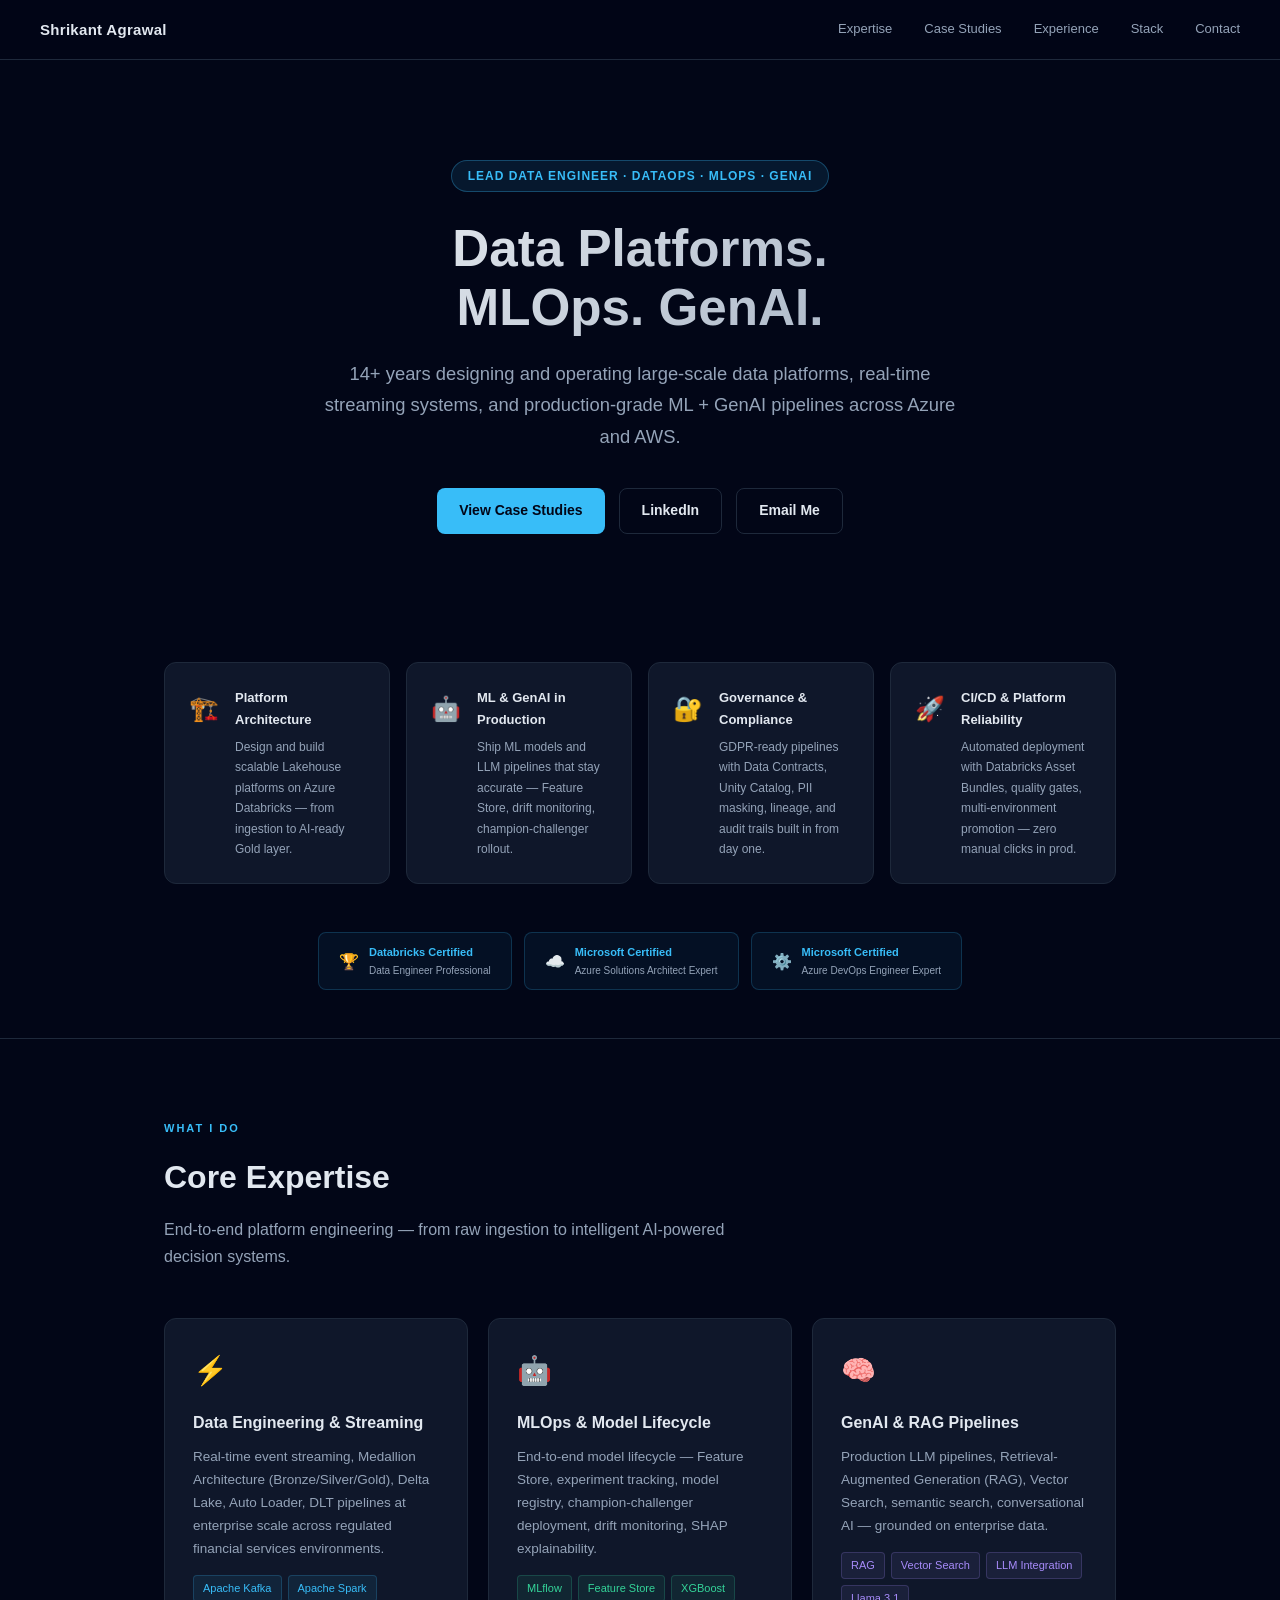
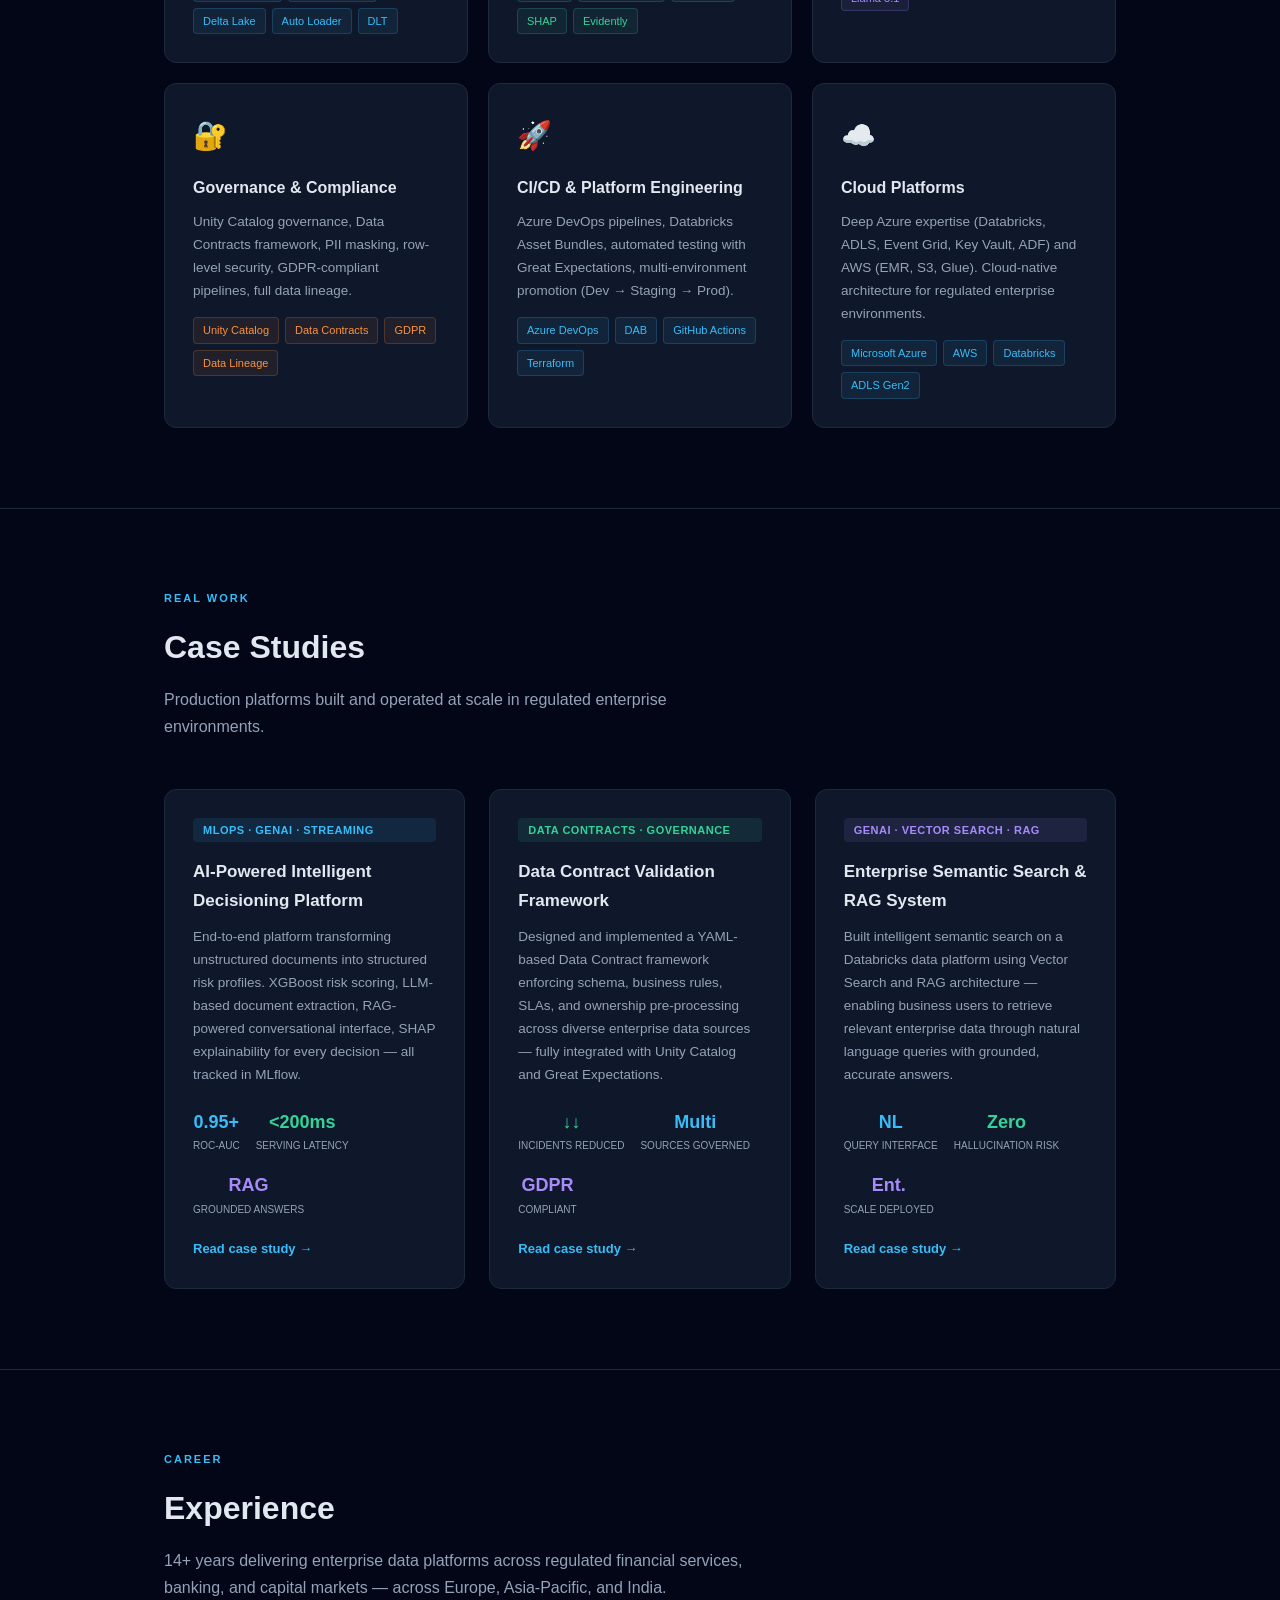
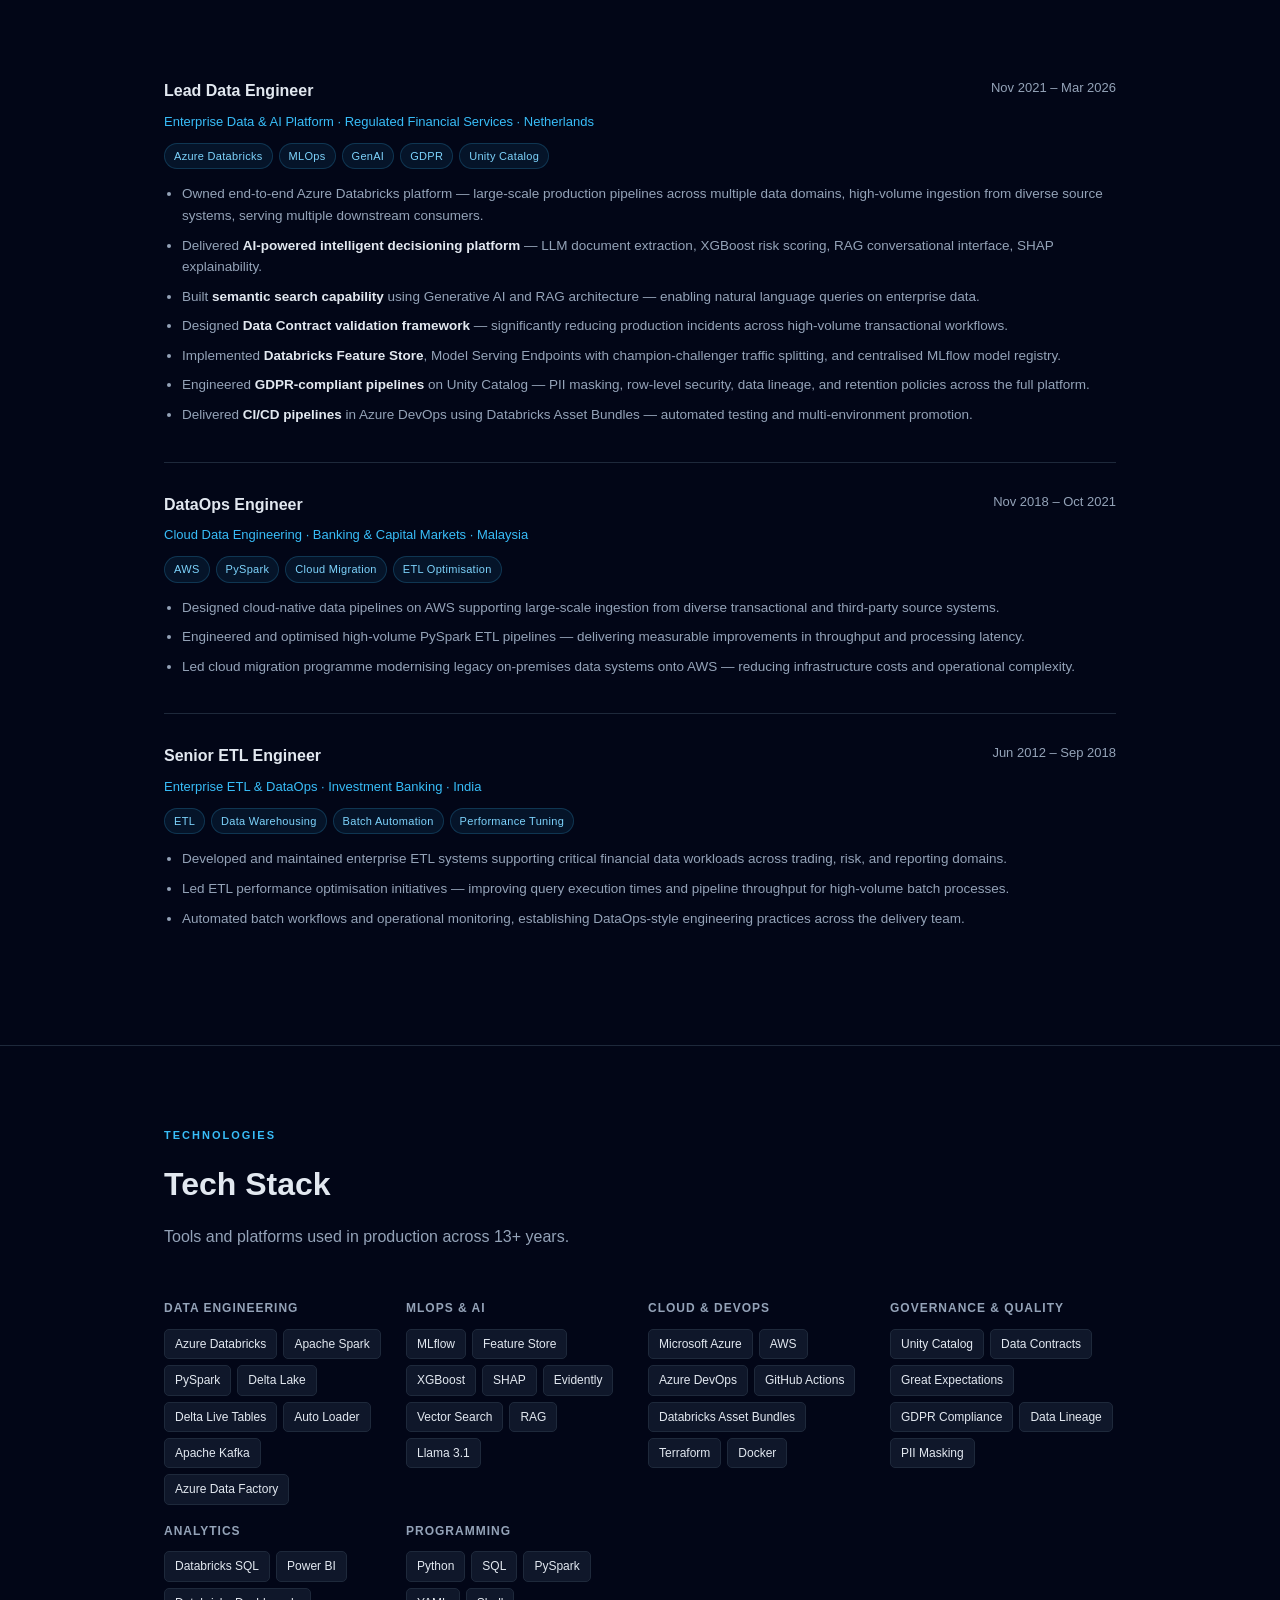
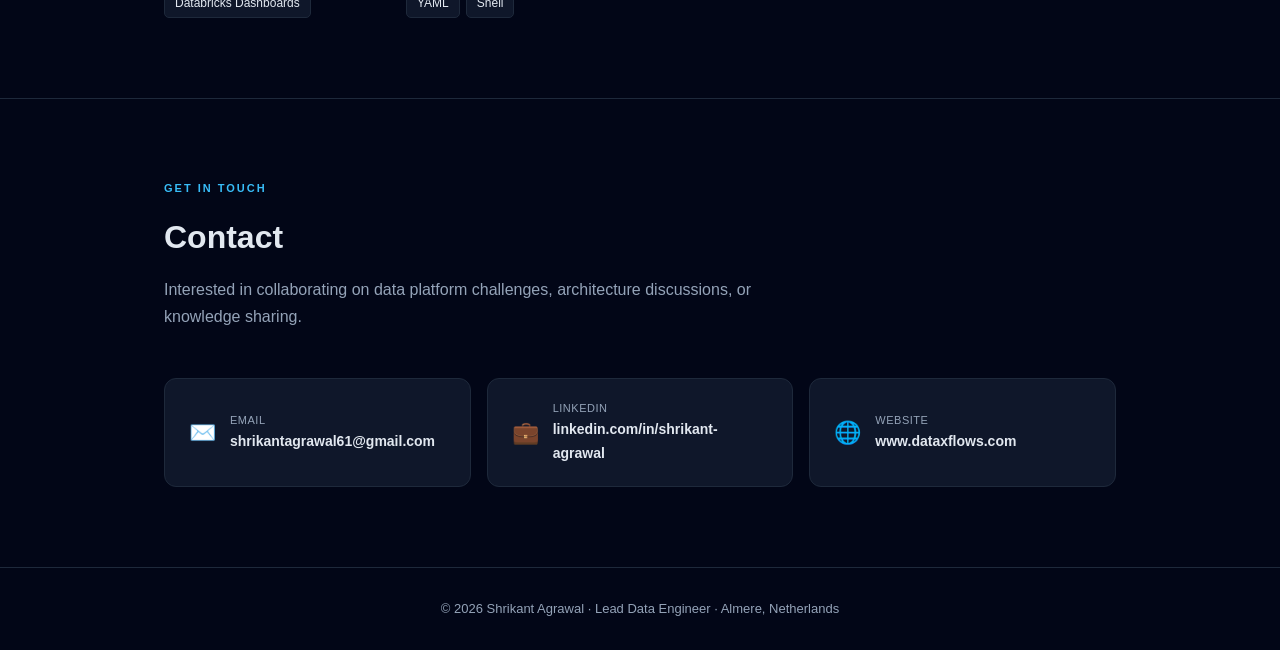
==== commit fac77baa: "NDA-safe portfolio: remove all company names, metrics, and job-seeking language - Removed Capgemini," ====
--- a/website/index.html
+++ b/website/index.html
@@ -4,7 +4,7 @@
   <meta charset="UTF-8" />
   <meta name="viewport" content="width=device-width, initial-scale=1.0" />
   <title>Shrikant Agrawal | Lead Data Engineer · MLOps · GenAI</title>
-  <meta name="description" content="Lead Data Engineer with 13+ years building production data platforms, MLOps pipelines, and GenAI systems at ABN AMRO, Standard Chartered, and JPMorgan Chase." />
+  <meta name="description" content="Lead Data Engineer with 14+ years building production data platforms, MLOps pipelines, and GenAI systems across regulated financial services in Europe, Asia-Pacific, and India." />
   <style>
     *, *::before, *::after { margin:0; padding:0; box-sizing:border-box; }
 
@@ -180,7 +180,9 @@
     .job-header { display: flex; justify-content: space-between; align-items: flex-start; flex-wrap: wrap; gap: 8px; margin-bottom: 6px; }
     .job-title-text { font-size: 16px; font-weight: 700; color: var(--text); }
     .job-dates { font-size: 13px; color: var(--muted); white-space: nowrap; }
-    .job-org { font-size: 13px; color: var(--accent); margin-bottom: 14px; }
+    .job-org { font-size: 13px; color: var(--accent); margin-bottom: 10px; }
+    .job-sector-tags { display: flex; flex-wrap: wrap; gap: 6px; margin-bottom: 14px; }
+    .sector-tag { font-size: 11px; padding: 3px 9px; border-radius: 20px; background: rgba(56,189,248,0.08); border: 1px solid rgba(56,189,248,0.2); color: #7dd3fc; letter-spacing: 0.3px; }
     .job-bullets { padding-left: 18px; }
     .job-bullets li { font-size: 13.5px; color: var(--muted); margin-bottom: 8px; line-height: 1.6; }
     .job-bullets li strong { color: var(--text); }
@@ -241,10 +243,10 @@
 
 <!-- HERO -->
 <div class="hero">
-  <div class="hero-badge">Lead Data Engineer · Open to Opportunities</div>
+  <div class="hero-badge">Lead Data Engineer · DataOps · MLOps · GenAI</div>
   <h1>Data Platforms.<br/>MLOps. GenAI.</h1>
   <p class="hero-sub">
-    13+ years designing and operating large-scale data platforms, real-time streaming systems,
+    14+ years designing and operating large-scale data platforms, real-time streaming systems,
     and production-grade ML + GenAI pipelines across Azure and AWS.
   </p>
   <div class="hero-cta">
@@ -315,13 +317,6 @@
         <div style="font-size:10px; color:var(--muted);">Azure DevOps Engineer Expert</div>
       </div>
     </div>
-    <div style="background:rgba(52,211,153,0.06); border:1px solid rgba(52,211,153,0.2); border-radius:8px; padding:10px 20px; display:flex; align-items:center; gap:10px;">
-      <span style="font-size:16px;">✅</span>
-      <div>
-        <div style="font-size:11px; font-weight:700; color:var(--green);">Available Now</div>
-        <div style="font-size:10px; color:var(--muted);">Open to Lead DE opportunities</div>
-      </div>
-    </div>
   </div>
 </div>
 
@@ -338,7 +333,7 @@
     <div class="exp-card">
       <div class="exp-icon">⚡</div>
       <div class="exp-title">Data Engineering & Streaming</div>
-      <p style="font-size:13.5px; color:var(--muted);">Real-time event streaming, Medallion Architecture (Bronze/Silver/Gold), Delta Lake, Auto Loader, DLT pipelines processing 10M+ records daily.</p>
+      <p style="font-size:13.5px; color:var(--muted);">Real-time event streaming, Medallion Architecture (Bronze/Silver/Gold), Delta Lake, Auto Loader, DLT pipelines at enterprise scale across regulated financial services environments.</p>
       <div class="exp-tags">
         <span class="tag">Apache Kafka</span>
         <span class="tag">Apache Spark</span>
@@ -376,7 +371,7 @@
     <div class="exp-card">
       <div class="exp-icon">🔐</div>
       <div class="exp-title">Governance & Compliance</div>
-      <p style="font-size:13.5px; color:var(--muted);">Unity Catalog governance, Data Contracts (50% incident reduction), PII masking, row-level security, GDPR-compliant pipelines, full data lineage.</p>
+      <p style="font-size:13.5px; color:var(--muted);">Unity Catalog governance, Data Contracts framework, PII masking, row-level security, GDPR-compliant pipelines, full data lineage.</p>
       <div class="exp-tags">
         <span class="tag orange">Unity Catalog</span>
         <span class="tag orange">Data Contracts</span>
@@ -443,12 +438,12 @@
       <div class="case-title">Data Contract Validation Framework</div>
       <p class="case-desc">
         Designed and implemented a YAML-based Data Contract framework enforcing schema,
-        business rules, SLAs, and ownership pre-processing across 100+ data sources —
+        business rules, SLAs, and ownership pre-processing across diverse enterprise data sources —
         fully integrated with Unity Catalog and Great Expectations.
       </p>
       <div class="case-metrics">
-        <div class="metric"><div class="metric-val green">50%</div><div class="metric-label">Incidents reduced</div></div>
-        <div class="metric"><div class="metric-val">100+</div><div class="metric-label">Sources governed</div></div>
+        <div class="metric"><div class="metric-val green">↓↓</div><div class="metric-label">Incidents reduced</div></div>
+        <div class="metric"><div class="metric-val">Multi</div><div class="metric-label">Sources governed</div></div>
         <div class="metric"><div class="metric-val purple">GDPR</div><div class="metric-label">Compliant</div></div>
       </div>
       <a class="case-link" href="data-contracts-framework.html">Read case study →</a>
@@ -465,7 +460,7 @@
       <div class="case-metrics">
         <div class="metric"><div class="metric-val">NL</div><div class="metric-label">Query interface</div></div>
         <div class="metric"><div class="metric-val green">Zero</div><div class="metric-label">Hallucination risk</div></div>
-        <div class="metric"><div class="metric-val purple">50+</div><div class="metric-label">Consumers served</div></div>
+        <div class="metric"><div class="metric-val purple">Ent.</div><div class="metric-label">Scale deployed</div></div>
       </div>
       <a class="case-link" href="rag-semantic-search.html">Read case study →</a>
     </div>
@@ -479,7 +474,7 @@
 <div class="section" id="experience">
   <div class="section-label">Career</div>
   <div class="section-title">Experience</div>
-  <p class="section-sub">13+ years across banking, financial services, and enterprise data platforms.</p>
+  <p class="section-sub">14+ years delivering enterprise data platforms across regulated financial services, banking, and capital markets — across Europe, Asia-Pacific, and India.</p>
 
   <div class="exp-list">
 
@@ -488,14 +483,21 @@
         <div class="job-title-text">Lead Data Engineer</div>
         <div class="job-dates">Nov 2021 – Mar 2026</div>
       </div>
-      <div class="job-org">Capgemini · Client: ABN AMRO Bank, Amsterdam, Netherlands</div>
+      <div class="job-org">Enterprise Data & AI Platform · Regulated Financial Services · Netherlands</div>
+      <div class="job-sector-tags">
+        <span class="sector-tag">Azure Databricks</span>
+        <span class="sector-tag">MLOps</span>
+        <span class="sector-tag">GenAI</span>
+        <span class="sector-tag">GDPR</span>
+        <span class="sector-tag">Unity Catalog</span>
+      </div>
       <ul class="job-bullets">
-        <li>Owned end-to-end Azure Databricks platform — <strong>50+ production pipelines</strong>, <strong>100+ data sources</strong>, <strong>10M+ records/pipeline/day</strong>, serving 50+ downstream consumers.</li>
+        <li>Owned end-to-end Azure Databricks platform — large-scale production pipelines across multiple data domains, high-volume ingestion from diverse source systems, serving multiple downstream consumers.</li>
         <li>Delivered <strong>AI-powered intelligent decisioning platform</strong> — LLM document extraction, XGBoost risk scoring, RAG conversational interface, SHAP explainability.</li>
         <li>Built <strong>semantic search capability</strong> using Generative AI and RAG architecture — enabling natural language queries on enterprise data.</li>
-        <li>Designed <strong>Data Contract validation framework</strong> — achieving <strong>50% reduction in production incidents</strong> across high-volume transactional workflows.</li>
+        <li>Designed <strong>Data Contract validation framework</strong> — significantly reducing production incidents across high-volume transactional workflows.</li>
         <li>Implemented <strong>Databricks Feature Store</strong>, Model Serving Endpoints with champion-challenger traffic splitting, and centralised MLflow model registry.</li>
-        <li>Engineered <strong>GDPR-compliant pipelines</strong> on Unity Catalog — PII masking, row-level security, data lineage, retention policies across all 50+ pipelines.</li>
+        <li>Engineered <strong>GDPR-compliant pipelines</strong> on Unity Catalog — PII masking, row-level security, data lineage, and retention policies across the full platform.</li>
         <li>Delivered <strong>CI/CD pipelines</strong> in Azure DevOps using Databricks Asset Bundles — automated testing and multi-environment promotion.</li>
       </ul>
     </div>
@@ -505,7 +507,13 @@
         <div class="job-title-text">DataOps Engineer</div>
         <div class="job-dates">Nov 2018 – Oct 2021</div>
       </div>
-      <div class="job-org">Tata Consultancy Services · Client: Standard Chartered Bank, Kuala Lumpur, Malaysia</div>
+      <div class="job-org">Cloud Data Engineering · Banking & Capital Markets · Malaysia</div>
+      <div class="job-sector-tags">
+        <span class="sector-tag">AWS</span>
+        <span class="sector-tag">PySpark</span>
+        <span class="sector-tag">Cloud Migration</span>
+        <span class="sector-tag">ETL Optimisation</span>
+      </div>
       <ul class="job-bullets">
         <li>Designed cloud-native data pipelines on AWS supporting large-scale ingestion from diverse transactional and third-party source systems.</li>
         <li>Engineered and optimised high-volume PySpark ETL pipelines — delivering measurable improvements in throughput and processing latency.</li>
@@ -518,7 +526,13 @@
         <div class="job-title-text">Senior ETL Engineer</div>
         <div class="job-dates">Jun 2012 – Sep 2018</div>
       </div>
-      <div class="job-org">Tata Consultancy Services · Client: JPMorgan Chase, Gurgaon, India</div>
+      <div class="job-org">Enterprise ETL & DataOps · Investment Banking · India</div>
+      <div class="job-sector-tags">
+        <span class="sector-tag">ETL</span>
+        <span class="sector-tag">Data Warehousing</span>
+        <span class="sector-tag">Batch Automation</span>
+        <span class="sector-tag">Performance Tuning</span>
+      </div>
       <ul class="job-bullets">
         <li>Developed and maintained enterprise ETL systems supporting critical financial data workloads across trading, risk, and reporting domains.</li>
         <li>Led ETL performance optimisation initiatives — improving query execution times and pipeline throughput for high-volume batch processes.</li>
@@ -614,7 +628,7 @@
 <div class="section" id="contact">
   <div class="section-label">Get In Touch</div>
   <div class="section-title">Contact</div>
-  <p class="section-sub">Open to Lead / Principal Data Engineer opportunities across data-intensive industries.</p>
+  <p class="section-sub">Interested in collaborating on data platform challenges, architecture discussions, or knowledge sharing.</p>
 
   <div class="contact-grid">
     <a class="contact-card" href="mailto:shrikantagrawal61@gmail.com">
@@ -636,13 +650,6 @@
       <div>
         <div class="contact-label">Website</div>
         <div class="contact-value">www.dataxflows.com</div>
-      </div>
-    </a>
-    <a class="contact-card" href="https://github.com/dataedge-learning" target="_blank">
-      <div class="contact-icon">⚙️</div>
-      <div>
-        <div class="contact-label">GitHub</div>
-        <div class="contact-value">github.com/dataedge-learning</div>
       </div>
     </a>
   </div>
